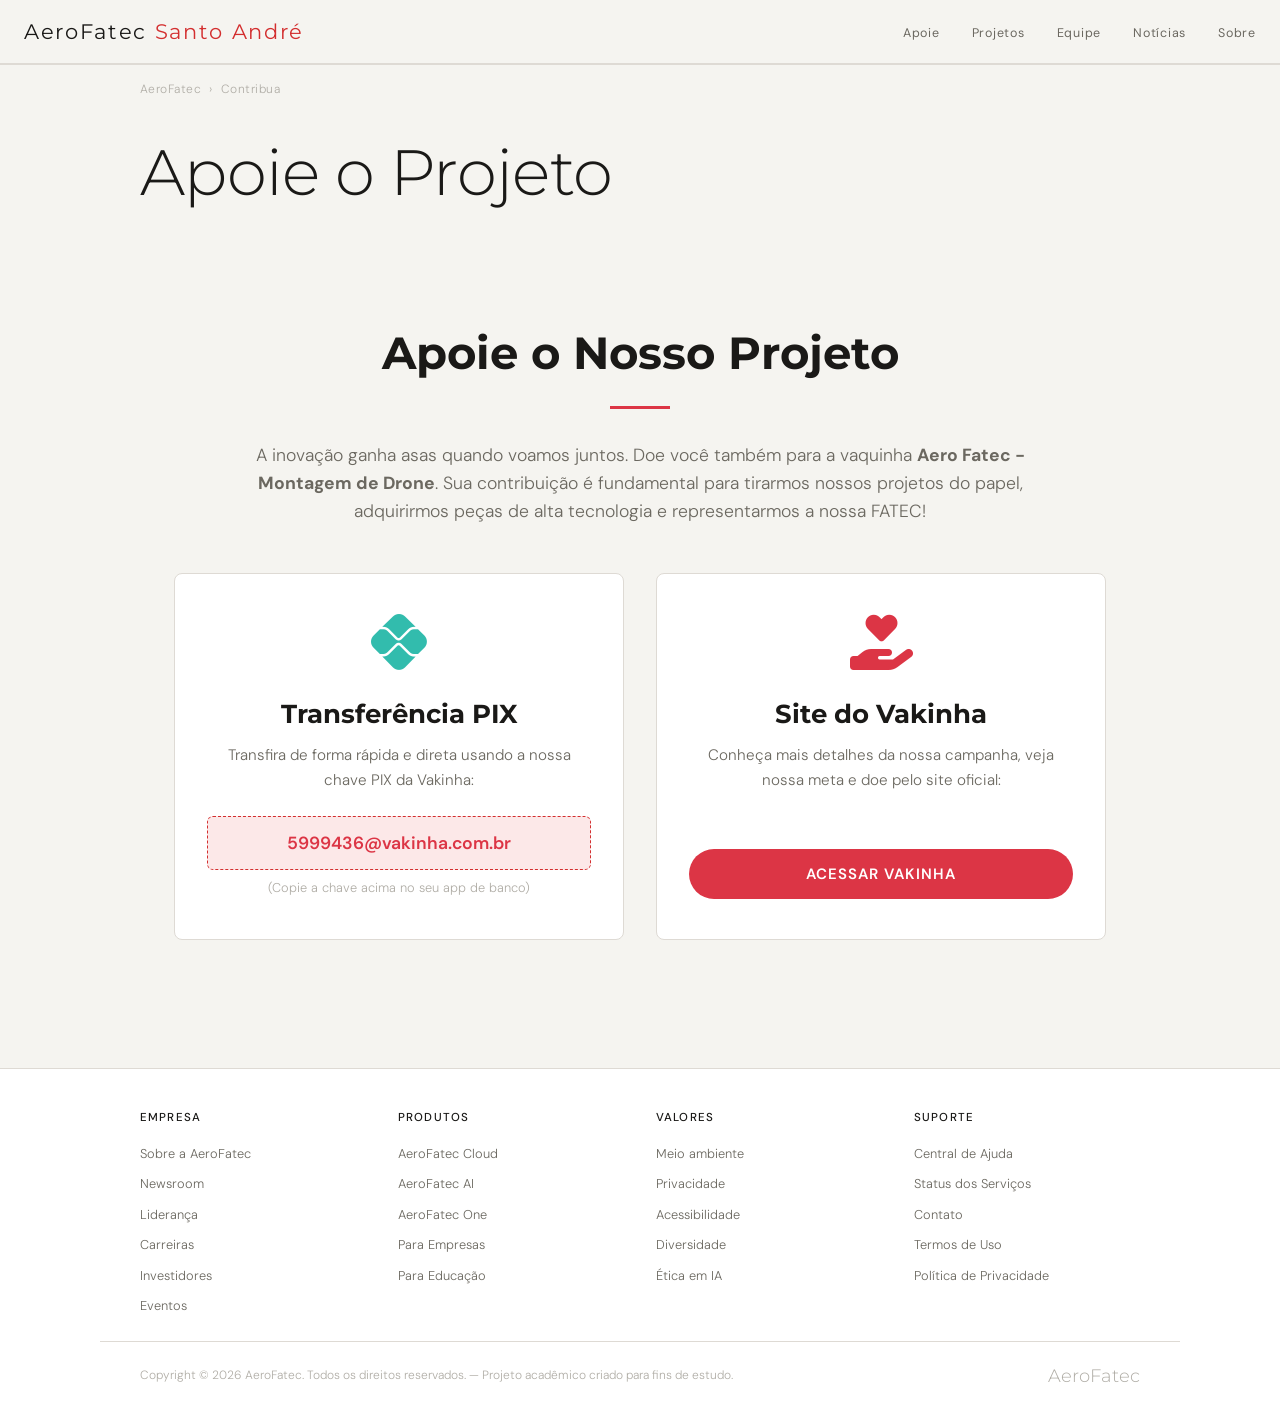
==== apoie.html @ 70f45003 "Ajustando site" ====
<!DOCTYPE html>
<html lang="pt-BR">
<head>
  <meta charset="UTF-8">
  <meta name="viewport" content="width=device-width, initial-scale=1.0">
  <title>AeroFatec — Apoie</title>
  
  <link rel="preconnect" href="https://fonts.googleapis.com">
  <link rel="preconnect" href="https://fonts.gstatic.com" crossorigin>
  <link href="https://fonts.googleapis.com/css2?family=DM+Sans:opsz,wght@9..40,300;9..40,400;9..40,500&family=Montserrat:ital,wght@0,400;0,600;0,700;0,800;1,400&display=swap" rel="stylesheet">

  <link rel="stylesheet" href="https://cdnjs.cloudflare.com/ajax/libs/font-awesome/6.4.0/css/all.min.css">
  <link rel="stylesheet" href="css/style.css">
  
</head>

<nav>
  <a href="index.html" class="nav-logo">AeroFatec<span> Santo André</span></a>

  <!-- Botão hamburguer (só aparece no mobile via CSS) -->
  <button class="nav-toggle" aria-label="Abrir menu" aria-expanded="false">
    <span></span>
    <span></span>
    <span></span>
  </button>

  <ul class="nav-links">
    <li><a href="apoie.html">Apoie</a></li> 
    <li><a href="#">Projetos</a></li>
    <li><a href="equipe.html">Equipe</a></li>
    <li><a href="#">Notícias</a></li>
    <li><a href="#">Sobre</a></li>
  </ul>
</nav>

  <div class="breadcrumb">
    <a href="index.html">AeroFatec</a>
    <span>›</span>
    <span>Contribua</span>
  </div>

  <div class="page-header">
    <h1>Apoie o Projeto</h1>
  </div>

<section id="contribua" class="contribua-section">
      <h2 class="contribua-title">Apoie o Nosso Projeto</h2>
      <div class="contribua-divider"></div>
      
      <p class="contribua-lead">
          A inovação ganha asas quando voamos juntos. Doe você também para a vaquinha
          <strong>Aero Fatec - Montagem de Drone</strong>. Sua contribuição é fundamental para
          tirarmos nossos projetos do papel, adquirirmos peças de alta tecnologia e representarmos a nossa FATEC!
      </p>

      <div class="contribua-grid">
          
          <div class="contribua-card">
              <i class="fab fa-pix contribua-icon" style="color: #32BCAD;"></i>
              <h4>Transferência PIX</h4>
              <p>Transfira de forma rápida e direta usando a nossa chave PIX da Vakinha:</p>
              
              <div class="pix-key">5999436@vakinha.com.br</div>
              <small>(Copie a chave acima no seu app de banco)</small>
          </div>

          <div class="contribua-card">
              <i class="fas fa-hand-holding-heart contribua-icon" style="color: #dc3545;"></i>
              <h4>Site do Vakinha</h4>
              <p>Conheça mais detalhes da nossa campanha, veja nossa meta e doe pelo site oficial:</p>
              
              <a href="https://vaka.me/5999436" target="_blank" class="btn-vakinha">
                  Acessar Vakinha
              </a>
          </div>

      </div>
  </section>

  <footer>
    <div class="footer-top">
      <div class="footer-col">
        <h4>Empresa</h4>
        <ul>
          <li><a href="#">Sobre a AeroFatec</a></li>
          <li><a href="#">Newsroom</a></li>
          <li><a href="#">Liderança</a></li>
          <li><a href="#">Carreiras</a></li>
          <li><a href="#">Investidores</a></li>
          <li><a href="#">Eventos</a></li>
        </ul>
      </div>
      <div class="footer-col">
        <h4>Produtos</h4>
        <ul>
          <li><a href="#">AeroFatec Cloud</a></li>
          <li><a href="#">AeroFatec AI</a></li>
          <li><a href="#">AeroFatec One</a></li>
          <li><a href="#">Para Empresas</a></li>
          <li><a href="#">Para Educação</a></li>
        </ul>
      </div>
      <div class="footer-col">
        <h4>Valores</h4>
        <ul>
          <li><a href="#">Meio ambiente</a></li>
          <li><a href="#">Privacidade</a></li>
          <li><a href="#">Acessibilidade</a></li>
          <li><a href="#">Diversidade</a></li>
          <li><a href="#">Ética em IA</a></li>
        </ul>
      </div>
      <div class="footer-col">
        <h4>Suporte</h4>
        <ul>
          <li><a href="#">Central de Ajuda</a></li>
          <li><a href="#">Status dos Serviços</a></li>
          <li><a href="#">Contato</a></li>
          <li><a href="#">Termos de Uso</a></li>
          <li><a href="#">Política de Privacidade</a></li>
        </ul>
      </div>
    </div>
    
    <div class="footer-bottom">
      <p>Copyright © 2026 AeroFatec. Todos os direitos reservados. — Projeto acadêmico criado para fins de estudo.</p>
      <div class="footer-logo-small">AeroFatec<span style="color:var(--accent)"></span></div>
    </div>
  </footer>

<div class="modal-overlay" id="modal">
  <div class="modal">
    <button class="modal-close js-modal-close">&#x2715;</button>
    
    <div class="modal-header-flex">
      <div class="modal-avatar" id="modal-avatar"></div>
      
      <div class="modal-titles">
        <div class="modal-name" id="modal-name"></div>
        <div class="modal-role" id="modal-role"></div>
      </div>
    </div>

    <p class="modal-bio" id="modal-bio"></p>
  </div>
</div>

  <script src="js/main.js" defer></script>
</body>
</html>
---- css/style.css ----
*, *::before, *::after { box-sizing: border-box; margin: 0; padding: 0; }

:root {
  --bg: #f5f4f0;
  --surface: #ffffff;
  --text: #1a1917;
  --muted: #6b6860;
  --subtle: #b0ada6;
  --border: #dedad4;
  
  --accent: #D32F2F;
  --accent-light: #fce8e8;
  --nav-h: 64px;
  
  --font-display: 'Montserrat', sans-serif;
  --font-body: 'DM Sans', sans-serif;
}

/* ==========================================
   SCROLLBAR MINIMALISTA
========================================== */

/* Firefox */
* {
  scrollbar-width: thin;
  scrollbar-color: var(--border) transparent;
}

/* Chrome, Edge, Safari */
::-webkit-scrollbar {
  width: 5px;
  height: 5px;
}

::-webkit-scrollbar-track {
  background: transparent;
}

::-webkit-scrollbar-thumb {
  background-color: var(--border);
  border-radius: 99px;
  transition: background-color 0.2s;
}

::-webkit-scrollbar-thumb:hover {
  background-color: var(--subtle);
}

::-webkit-scrollbar-corner {
  background: transparent;
}

/* ==========================================
   HERO SECTION
========================================== */
.hero-apple {
  background-color: #0b0b0c;
  color: #ffffff;
  text-align: center;
  /* Padding superior responsivo: nunca deixa os botões saírem da tela */
  padding: clamp(3rem, 8vh, 7rem) 2.5rem clamp(2rem, 5vh, 4rem);
  display: flex;
  flex-direction: column;
  align-items: center;
  overflow: visible;
  min-height: min-content;
}

.hero-kicker {
  font-family: var(--font-display);
  font-size: 0.95rem;
  font-weight: 700;
  letter-spacing: 0.2em;
  text-transform: uppercase;
  color: var(--accent);
  margin-bottom: 1.25rem;
}

.hero-title {
  font-family: var(--font-display);
  font-size: clamp(2.2rem, 8vw, 6.5rem);
  font-weight: 800;
  letter-spacing: -0.04em;
  line-height: 1.05;
  /* Reduzido de 1.5rem para liberar espaço vertical */
  margin-bottom: clamp(0.75rem, 2vh, 1.5rem);
  text-transform: uppercase;
  background: linear-gradient(180deg, #ffffff 0%, #666666 100%);
  -webkit-background-clip: text;
  background-clip: text;
  -webkit-text-fill-color: transparent;
}

.hero-subtitle {
  font-family: var(--font-body);
  font-size: clamp(1rem, 2vw, 1.3rem);
  color: #a1a1a6;
  max-width: 600px;
  margin: 0 auto clamp(1.5rem, 3vh, 2.5rem);
  line-height: 1.5;
  font-weight: 400;
}

.hero-links {
  display: flex;
  gap: 1.5rem;
  align-items: center;
  justify-content: center;
  margin-bottom: 0;
  flex-wrap: wrap;
  width: 100%;
  padding: 0 1rem;
}

.btn-apple-primary {
  background-color: var(--accent); 
  color: #ffffff !important;
  text-decoration: none !important;
  padding: 0.8rem 2rem;
  border-radius: 50px;
  font-family: var(--font-display);
  font-weight: 700;
  font-size: 1rem;
  text-transform: uppercase;
  letter-spacing: 1px;
  transition: transform 0.2s, box-shadow 0.2s, background-color 0.2s;
}

.btn-apple-primary:hover {
  background-color: #b71c1c;
  transform: scale(1.02);
  box-shadow: 0 8px 20px rgba(211, 47, 47, 0.4);
}

.btn-apple-secondary {
  color: var(--accent) !important; 
  text-decoration: none !important;
  font-size: 1.1rem;
  font-weight: 500;
  display: flex;
  align-items: center;
  gap: 0.4rem;
  transition: color 0.2s;
}

.btn-apple-secondary:hover {
  text-decoration: underline !important;
  color: #b71c1c !important;
}

.hero-image {
  width: 100%;
  max-width: 1000px;
  height: auto;
  margin-top: clamp(2rem, 4vh, 3rem);
  margin-bottom: -10%;
  z-index: 10;
}

/* ==========================================
   BENTO GRID
========================================== */
.bento-section {
  background-color: #f5f5f7;
  padding: 6rem 2.5rem;
}

.bento-header h2 {
  font-family: var(--font-display);
  font-size: clamp(1.8rem, 5vw, 3.5rem);
  font-weight: 700;
  letter-spacing: -0.02em;
  color: #1d1d1f;
  text-align: center;
  margin-bottom: 4rem;
}

.bento-grid {
  max-width: 1200px;
  margin: 0 auto;
  display: grid;
  grid-template-columns: repeat(2, 1fr);
  gap: 1.5rem;
}

.bento-card {
  border-radius: 24px;
  padding: 3rem;
  display: flex;
  flex-direction: column;
  overflow: hidden;
  position: relative;
  border: 1px solid transparent;
  transition: border-color 0.3s;
}

.bento-card:hover {
  border-color: rgba(211, 47, 47, 0.3);
}

.bento-card h3 {
  font-family: var(--font-display);
  font-size: clamp(1.4rem, 3vw, 2rem);
  font-weight: 700;
  letter-spacing: -0.01em;
  margin-bottom: 1rem;
  color: inherit;
}

.bento-card p {
  font-size: clamp(0.95rem, 2vw, 1.1rem);
  line-height: 1.6;
  font-weight: 400;
}

.span-2 {
  grid-column: span 2;
  min-height: 500px;
  align-items: center;
  text-align: center;
}

.dark-bento {
  background-color: #111111;
  color: #ffffff;
}

.dark-bento p { color: #a1a1a6; }

.light-bento {
  background-color: #ffffff;
  color: #1d1d1f;
  box-shadow: 0 10px 30px rgba(0,0,0,0.04);
  min-height: 400px;
}

.light-bento p { color: #6b6860; }

.bento-img-large {
  width: 80%;
  max-width: 600px;
  margin-top: auto;
}

.bento-img-small {
  width: 100%;
  max-width: 250px;
  margin: auto auto 0;
}

/* ==========================================
   BASE
========================================== */
html { scroll-behavior: smooth; }

body {
  background: var(--bg);
  color: var(--text);
  font-family: var(--font-body);
  font-weight: 300;
  font-size: 15px;
  line-height: 1.6;
  -webkit-font-smoothing: antialiased;
  padding-top: var(--nav-h);
  /* SEM transform/opacity no body — quebraria position:fixed da nav */
}

/* A animação de entrada é aplicada no wrapper .page-content, não no body */
.page-content {
  opacity: 0;
  transform: translateY(10px);
  transition: opacity 0.5s ease-out, transform 0.5s ease-out;
  animation: fallback-show 0.1s forwards;
  animation-delay: 3s;
}

body.page-loaded .page-content {
  opacity: 1 !important;
  transform: translateY(0) !important;
  animation: none;
}

/* ==========================================
   NAV
========================================== */
nav {
  position: fixed;
  top: 0;
  left: 0;
  right: 0;
  z-index: 9999;
  height: var(--nav-h);
  display: flex;
  align-items: center;
  justify-content: space-between;
  padding: 0 1.5rem;
  /* Estado inicial: sólido */
  background: rgba(245,244,240,0.97);
  -webkit-backdrop-filter: saturate(180%) blur(20px);
  backdrop-filter: saturate(180%) blur(20px);
  border-bottom: 1px solid var(--border);
  box-shadow: 0 1px 0 var(--border);
  /* Transição suave ao mudar opacidade */
  transition: background 0.4s ease, border-color 0.4s ease, box-shadow 0.4s ease;
}

/* Classe adicionada pelo JS quando a página foi scrollada */
nav.scrolled {
  background: rgba(245,244,240,0.55);
  -webkit-backdrop-filter: saturate(200%) blur(24px);
  backdrop-filter: saturate(200%) blur(24px);
  border-bottom: 1px solid rgba(222,218,212,0.3);
  box-shadow: none;
}

/* Garante legibilidade dos textos em qualquer estado da nav */
nav .nav-logo,
nav .nav-links a,
nav .nav-toggle span {
  /* text-shadow sutil para legibilidade sobre qualquer fundo */
  text-shadow: 0 1px 3px rgba(255,255,255,0.4);
}

.nav-logo {
  font-family: var(--font-display);
  font-size: 1.3rem;
  font-weight: 400;
  letter-spacing: 0.08em;
  color: var(--text);
  text-decoration: none;
}
.nav-logo span { color: var(--accent); }

/* Menu Hamburguer (mobile) */
.nav-toggle {
  display: none;
  flex-direction: column;
  gap: 5px;
  cursor: pointer;
  padding: 6px;
  background: none;
  border: none;
}

.nav-toggle span {
  display: block;
  width: 22px;
  height: 2px;
  background: var(--text);
  border-radius: 2px;
  transition: all 0.25s;
}

.nav-links { display: flex; gap: 2rem; list-style: none; }
.nav-links a {
  text-decoration: none;
  font-size: 0.78rem;
  font-weight: 400;
  letter-spacing: 0.06em;
  color: var(--muted);
  transition: color 0.2s;
}
.nav-links a:hover { color: var(--text); }

/* ==========================================
   BREADCRUMB
========================================== */
.breadcrumb {
  max-width: 1080px;
  margin: 0 auto;
  padding: 1rem 2.5rem 0;
  font-size: 0.75rem;
  color: var(--subtle);
  letter-spacing: 0.04em;
  display: flex;
  gap: 0.5rem;
  align-items: center;
  flex-wrap: wrap;
}
.breadcrumb a { color: var(--subtle); text-decoration: none; }
.breadcrumb a:hover { color: var(--muted); }

/* ==========================================
   PAGE HEADER
========================================== */
.page-header {
  max-width: 1080px;
  margin: 0 auto;
  padding: 2.5rem 2.5rem 3rem;
}
.page-header h1 {
  font-family: var(--font-display);
  font-size: clamp(2rem, 5vw, 4.5rem);
  font-weight: 300;
  letter-spacing: -0.01em;
  color: var(--text);
  line-height: 1.05;
}

/* ==========================================
   SECTION LABEL
========================================== */
.section-label {
  max-width: 1080px;
  margin: 0 auto;
  padding: 0 2.5rem 1.5rem;
  font-size: 0.78rem;
  font-weight: 500;
  letter-spacing: 0.1em;
  text-transform: uppercase;
  color: var(--muted);
  border-bottom: 1px solid var(--border);
}

/* ==========================================
   EXEC GRID
========================================== */
.exec-grid {
  max-width: 1080px;
  margin: 0 auto;
  padding: 0 1.5rem;
  box-shadow: 0 1px 0 var(--border);
  display: grid;
  grid-template-columns: repeat(3, 1fr);
  gap: 0;
}

.exec-card {
  display: flex;
  flex-direction: column;
  padding: 2rem 1.25rem 2rem 0;
  border-bottom: 1px solid var(--border);
  cursor: pointer;
  text-decoration: none;
  color: inherit;
  position: relative;
}

.exec-card:nth-child(3n+2),
.exec-card:nth-child(3n+3) {
  padding-left: 1.25rem;
  border-left: 1px solid var(--border);
}

.exec-photo {
  width: 100%;
  aspect-ratio: 3 / 4;
  border-radius: 4px;
  overflow: hidden;
  margin-bottom: 1rem;
  position: relative;
  border: 1px solid var(--border);
  display: flex;
  align-items: center;
  justify-content: center;
  background: var(--accent-light);
  transition: background 0.25s;
}

.exec-card:hover .exec-photo { background: #e5d8c2; }

.exec-initials {
  font-family: var(--font-display);
  font-size: 3.5rem;
  font-weight: 300;
  color: var(--accent);
  user-select: none;
  transition: transform 0.25s;
}

.exec-card:hover .exec-initials { transform: scale(1.05); }

.exec-name {
  font-family: var(--font-display);
  font-size: clamp(1rem, 2vw, 1.3rem);
  font-weight: 400;
  color: var(--text);
  line-height: 1.2;
  margin-bottom: 0.25rem;
}

.exec-role {
  font-size: 0.8rem;
  color: var(--muted);
  line-height: 1.4;
}

.exec-arrow {
  position: absolute;
  top: 2.25rem;
  right: 1.25rem;
  width: 18px;
  height: 18px;
  opacity: 0;
  color: var(--accent);
  transition: opacity 0.2s, transform 0.2s;
}
.exec-card:hover .exec-arrow { opacity: 1; transform: translate(2px,-2px); }

/* ==========================================
   VP SECTION
========================================== */
.vp-label {
  max-width: 1080px;
  margin: 0 auto;
  padding: 3rem 2.5rem 1.5rem;
  font-size: 0.78rem;
  font-weight: 500;
  letter-spacing: 0.1em;
  text-transform: uppercase;
  color: var(--muted);
  border-bottom: 1px solid var(--border);
}

.vp-grid {
  max-width: 1080px;
  margin: 0 auto;
  padding: 0 1.5rem;
  box-shadow: 0 1px 0 var(--border);
  display: grid;
  grid-template-columns: repeat(2, 1fr);
  gap: 0;
}

.vp-card {
  display: flex;
  align-items: center;
  gap: 1.25rem;
  padding: 1.5rem 1.25rem 1.5rem 0;
  border-bottom: 1px solid var(--border);
  cursor: pointer;
  text-decoration: none;
  color: inherit;
  transition: background 0.2s;
}

.vp-card > div {
  flex: 1;
  min-width: 0;
}

.vp-card:nth-child(even) {
  padding-left: 1.25rem;
  border-left: 1px solid var(--border);
}

.vp-card:hover { background: rgba(0,0,0,0.015); }

.vp-avatar {
  width: 88px;
  height: 88px;
  border-radius: 50%;
  background: var(--accent-light);
  border: 1px solid rgba(181,137,74,0.2);
  object-fit: cover;
  display: flex;
  align-items: center;
  justify-content: center;
  font-family: var(--font-display);
  font-size: 1.8rem; 
  color: var(--accent);
  flex-shrink: 0; 
}

.vp-name {
  font-family: var(--font-display);
  font-size: clamp(1rem, 2vw, 1.3rem);
  font-weight: 400;
  color: var(--text);
  margin-bottom: 0.15rem;
  white-space: nowrap;
  overflow: hidden;
  text-overflow: ellipsis;
}

.vp-role {
  font-size: 0.78rem;
  color: var(--muted);
  line-height: 1.4;
}

/* ==========================================
   BOARD SECTION
========================================== */
.board-section {
  max-width: 1080px;
  margin: 0 auto;
  padding: 3.5rem 2.5rem 0;
}

.board-title {
  font-family: var(--font-display);
  font-size: clamp(1.4rem, 3vw, 2.6rem);
  font-weight: 300;
  color: var(--text);
  margin-bottom: 1.75rem;
  padding-bottom: 1.25rem;
  border-bottom: 1px solid var(--border);
}

.board-list { list-style: none; }

.board-item {
  display: grid;
  grid-template-columns: 1fr 1.5fr;
  gap: 1rem;
  padding: 1.25rem 0;
  border-bottom: 1px solid var(--border);
  align-items: baseline;
}

.board-item:last-child { border-bottom: none; }

.board-name {
  font-family: var(--font-display);
  font-size: 1.15rem;
  font-weight: 400;
  color: var(--text);
}

.board-info strong {
  display: block;
  font-size: 0.85rem;
  font-weight: 400;
  color: var(--text);
  margin-bottom: 0.15rem;
}

.board-info span {
  font-size: 0.8rem;
  color: var(--muted);
  line-height: 1.4;
}

/* ==========================================
   PRESS
========================================== */
.press-section {
  max-width: 1080px;
  margin: 3rem auto 0;
  padding: 2rem 2.5rem;
  border-top: 1px solid var(--border);
}

.press-label {
  font-size: 0.72rem;
  letter-spacing: 0.1em;
  text-transform: uppercase;
  color: var(--subtle);
  margin-bottom: 0.6rem;
  font-weight: 400;
}

.press-contact {
  display: flex;
  gap: 2rem;
  font-size: 0.88rem;
  color: var(--muted);
  flex-wrap: wrap;
}

.press-contact a { color: var(--accent); text-decoration: none; }
.press-contact a:hover { text-decoration: underline; }

/* ==========================================
   FOOTER
========================================== */
footer {
  margin-top: 4rem;
  border-top: 1px solid var(--border);
  background: var(--surface);
}

.footer-top {
  max-width: 1080px;
  margin: 0 auto;
  padding: 2.5rem 2.5rem 1.5rem;
  display: grid;
  grid-template-columns: repeat(4, 1fr);
  gap: 2rem;
}

.footer-col h4 {
  font-size: 0.72rem;
  font-weight: 500;
  letter-spacing: 0.1em;
  text-transform: uppercase;
  color: var(--text);
  margin-bottom: 0.875rem;
}

.footer-col ul { list-style: none; display: flex; flex-direction: column; gap: 0.4rem; }
.footer-col ul a { font-size: 0.8rem; color: var(--muted); text-decoration: none; }
.footer-col ul a:hover { color: var(--text); }

.footer-bottom {
  max-width: 1080px;
  margin: 0 auto;
  padding: 1.25rem 2.5rem 2rem;
  border-top: 1px solid var(--border);
  display: flex;
  align-items: center;
  justify-content: space-between;
  gap: 1rem;
  flex-wrap: wrap;
}

.footer-bottom p { font-size: 0.75rem; color: var(--subtle); line-height: 1.6; }

.footer-logo-small {
  font-family: var(--font-display);
  font-size: 1.1rem;
  color: var(--subtle);
  flex-shrink: 0;
}

/* ==========================================
   MODAL
========================================== */
.modal-overlay {
  position: fixed;
  inset: 0;
  background: rgba(0, 0, 0, 0.6); /* Fundo levemente mais escuro para foco */
  display: none;
  align-items: center;      /* Centraliza verticalmente */
  justify-content: center;   /* Centraliza horizontalmente */
  z-index: 2000;
  backdrop-filter: blur(4px);
}

.modal-overlay.open {
  display: flex !important; 
  opacity: 1 !important;
  visibility: visible !important;
}

.modal {
  position: relative; /* Mudado de absolute para relative para obedecer o flex do pai */
  background: var(--surface);
  width: 90%;
  max-width: 450px;
  padding: 2.5rem;
  border-radius: 16px;
  box-shadow: 0 25px 50px -12px rgba(0, 0, 0, 0.25);
  /* Removido qualquer left ou top manual */
}

.modal-overlay.open .modal {
  transform: translateY(0) scale(1);
}

.modal-overlay.open .modal { transform: translateY(0); }

.modal-close {
  position: absolute;
  top: 1.25rem;
  right: 1.25rem;
  width: 28px;
  height: 28px;
  border: 1px solid var(--border);
  border-radius: 50%;
  background: none;
  cursor: pointer;
  display: flex;
  align-items: center;
  justify-content: center;
  color: var(--muted);
  font-size: 0.9rem;
  transition: background 0.15s;
}
.modal-close:hover { background: var(--bg); }

.modal-header-flex {
  display: flex;
  align-items: center;
  gap: 1.25rem;
  margin-bottom: 1.25rem;
  padding-bottom: 1.25rem;
  border-bottom: 1px solid var(--border);
}

.modal-avatar {
  width: 96px;  
  height: 96px;
  overflow: hidden;
  flex-shrink: 0;
}

.modal-avatar img {
  width: 96px !important;
  height: 96px !important;
  min-width: 96px;
  min-height: 96px;
  object-fit: cover;
  border-radius: 50%;
  display: block;
}

.modal-name {
  font-family: var(--font-display);
  font-size: 1.75rem;
  font-weight: 400;
  color: var(--text);
  margin-bottom: 0.1rem;
  line-height: 1.1;
}

.modal-role {
  font-size: 0.78rem;
  color: var(--accent);
  letter-spacing: 0.07em;
  text-transform: uppercase;
  margin-bottom: 0;
  padding-bottom: 0;
  border-bottom: none;
}

.modal-bio {
  font-size: 0.9rem;
  line-height: 1.85;
  color: var(--muted) !important;
  /* Garante que não herda a cor do <a> pai */
  text-decoration: none !important;
}

/* Todos os textos dentro do modal ignoram herança de link */
.modal, .modal * {
  text-decoration: none;
}
.modal-name { color: var(--text) !important; }
.modal-role { color: var(--accent) !important; }
.modal-bio  { color: var(--muted) !important; }

/* ==========================================
   ANIMATIONS
========================================== */
@keyframes fadeUp {
  from { opacity: 0; transform: translateY(14px); }
  to   { opacity: 1; transform: translateY(0); }
}

@keyframes fallback-show {
  to { opacity: 1; transform: translateY(0); }
}

.exec-card { animation: fadeUp 0.5s both; }
.exec-card:nth-child(1) { animation-delay:0.04s }
.exec-card:nth-child(2) { animation-delay:0.08s }
.exec-card:nth-child(3) { animation-delay:0.12s }
.exec-card:nth-child(4) { animation-delay:0.16s }
.exec-card:nth-child(5) { animation-delay:0.20s }
.exec-card:nth-child(6) { animation-delay:0.24s }

.vp-card { animation: fadeUp 0.5s both; }
.vp-card:nth-child(1) { animation-delay:0.10s }
.vp-card:nth-child(2) { animation-delay:0.14s }
.vp-card:nth-child(3) { animation-delay:0.18s }
.vp-card:nth-child(4) { animation-delay:0.22s }
.vp-card:nth-child(5) { animation-delay:0.26s }
.vp-card:nth-child(6) { animation-delay:0.30s }

/* ==========================================
   SEÇÃO CONTRIBUA
========================================== */
.contribua-section {
  max-width: 1080px;
  margin: 4rem auto;
  padding: 0 2.5rem 4rem;
  text-align: center;
}

.contribua-title {
  font-family: var(--font-display);
  font-size: clamp(1.6rem, 4vw, 2.8rem);
  color: var(--text);
  margin-bottom: 1rem;
}

.contribua-divider {
  width: 60px;
  height: 3px;
  background-color: #dc3545;
  margin: 0 auto 2rem;
}

.contribua-lead {
  max-width: 800px;
  margin: 0 auto 3rem;
  color: var(--muted);
  font-size: clamp(0.95rem, 2vw, 1.1rem);
  line-height: 1.6;
}

.contribua-grid {
  display: flex;
  justify-content: center;
  gap: 2rem;
  flex-wrap: wrap;
}

.contribua-card {
  flex: 1;
  min-width: 280px;
  max-width: 450px;
  background: var(--surface);
  border: 1px solid var(--border);
  border-radius: 8px;
  padding: 2.5rem 2rem;
  display: flex;
  flex-direction: column;
  align-items: center;
  transition: transform 0.2s, box-shadow 0.2s;
}

.contribua-card:hover {
  transform: translateY(-4px);
  box-shadow: 0 10px 30px rgba(0,0,0,0.05);
}

.contribua-icon {
  font-size: 3.5rem;
  margin-bottom: 1.5rem;
}

.contribua-card h4 {
  font-family: var(--font-display);
  font-size: clamp(1.3rem, 3vw, 1.6rem);
  color: var(--text);
  margin-bottom: 0.5rem;
}

.contribua-card p {
  color: var(--muted);
  font-size: 0.95rem;
  margin-bottom: 1.5rem;
  flex-grow: 1;
}

.pix-key {
  background: var(--accent-light);
  border: 1px dashed var(--accent);
  color: #dc3545;
  font-weight: 600;
  font-size: 1.1rem;
  padding: 0.75rem 1rem;
  border-radius: 6px;
  width: 100%;
  margin-bottom: 0.5rem;
  user-select: all;
  word-break: break-all;
}

.contribua-card small {
  color: var(--subtle);
  font-size: 0.8rem;
}

.btn-vakinha {
  background: #dc3545;
  color: #ffffff !important;
  text-decoration: none !important;
  font-weight: 600;
  text-transform: uppercase;
  letter-spacing: 1px;
  padding: 0.8rem 2rem;
  border-radius: 50px;
  width: 100%;
  display: inline-block;
  transition: background 0.2s;
}

.btn-vakinha:hover { background: #c82333; }

/* ==========================================
   RESPONSIVE — TABLET (≤ 860px)
========================================== */

/* ==========================================
   NAV DESKTOP — garante links visíveis acima de 900px
========================================== */
@media (min-width: 901px) {
  .nav-links {
    display: flex !important;
    position: static;
    flex-direction: row;
    background: none;
    border: none;
    padding: 0;
    gap: 2rem;
  }
  .nav-links a { font-size: 0.78rem; }
}

@media (max-width: 900px) {
  nav { padding: 0 1.5rem; }

  /* Mostra botão hamburguer, esconde links */
  .nav-toggle { display: flex; }
  .nav-links {
    display: none;
    position: absolute;
    top: var(--nav-h);
    left: 0;
    right: 0;
    background: rgba(245,244,240,0.98);
    backdrop-filter: blur(20px);
    border-bottom: 1px solid var(--border);
    flex-direction: column;
    padding: 1.5rem;
    gap: 1.25rem;
    z-index: 199;
  }
  .nav-links.open { display: flex; }
  .nav-links a { font-size: 1rem; }

  .hero-apple { padding-top: clamp(2.5rem, 6vh, 5rem); }

  .bento-section { padding: 4rem 1.5rem; }
  .bento-grid { grid-template-columns: 1fr; }
  .span-2 { grid-column: span 1; min-height: auto; }
  .bento-card { padding: 2rem; }

  .exec-grid { grid-template-columns: repeat(2, 1fr); }
  .exec-card:nth-child(3n+2),
  .exec-card:nth-child(3n+3) { border-left: none; padding-left: 0; }
  .exec-card:nth-child(even) { padding-left: 1rem; border-left: 1px solid var(--border); }

  .board-item { grid-template-columns: 1fr; gap: 0.2rem; }

  .footer-top { grid-template-columns: 1fr 1fr; }

  .page-header,
  .section-label,
  .exec-grid,
  .vp-label,
  .vp-grid,
  .board-section,
  .press-section,
  .footer-top,
  .footer-bottom { padding-left: 1.5rem; padding-right: 1.5rem; }

  .contribua-section { padding-left: 1.5rem; padding-right: 1.5rem; }
}

/* ==========================================
   RESPONSIVE — MOBILE (≤ 560px)
========================================== */
@media (max-width: 560px) {
  :root { --nav-h: 56px; }

  .hero-apple { padding: clamp(2rem, 5vh, 3rem) 1.25rem clamp(2rem, 4vh, 3rem); }
  .hero-links { flex-direction: column; gap: 1rem; }
  .btn-apple-primary,
  .btn-vakinha { width: 100%; text-align: center; }

  .bento-card { padding: 1.5rem; border-radius: 16px; }
  .bento-img-small { max-width: 180px; }

  .exec-grid { grid-template-columns: 1fr; }
  .exec-card:nth-child(even) { border-left: none; padding-left: 0; }

  .vp-grid { grid-template-columns: 1fr; }
  .vp-card:nth-child(even) { border-left: none; padding-left: 0; }
  .vp-avatar { width: 64px; height: 64px; font-size: 1.3rem; }

  .footer-top { grid-template-columns: 1fr; gap: 1.5rem; }

  /* ---- BOTTOM SHEET (mobile) ---- */
  .modal-overlay {
    align-items: flex-end;
    background: rgba(0,0,0,0.4);
    padding-top: 2rem;
  }
  .modal {
    width: 100% !important;
    max-width: 100% !important;
    border-radius: 20px 20px 0 0 !important;
    padding: 1.25rem 1.5rem 2rem !important;
    max-height: 75vh !important;
    transform: translateY(100%) !important;
    box-shadow: 0 -4px 24px rgba(0,0,0,0.15) !important;
  }
  .modal-overlay.open .modal {
    transform: translateY(0) !important;
  }
  /* Alça visual do bottom sheet */
  .modal::before {
    content: '';
    display: block;
    width: 40px;
    height: 4px;
    background: var(--border);
    border-radius: 99px;
    margin: 0 auto 1.25rem;
  }
  .modal-header-flex {
    flex-direction: row;
    align-items: center;
    text-align: left;
    gap: 1rem;
  }
  .modal-avatar { width: 64px; height: 64px; }
  .modal-avatar img {
    width: 64px !important;
    height: 64px !important;
    min-width: 64px;
    min-height: 64px;
  }
  .modal-avatar > div {
    width: 64px !important;
    height: 64px !important;
    font-size: 1.2rem !important;
  }
  .modal-name { font-size: 1.2rem; }
  .modal-close { top: 0.75rem; right: 1rem; }

  .contribua-section { padding-left: 1.25rem; padding-right: 1.25rem; }
  .contribua-card { min-width: 100%; }
  .pix-key { font-size: 0.9rem; }

  .page-header,
  .section-label,
  .exec-grid,
  .vp-label,
  .vp-grid,
  .board-section,
  .press-section,
  .footer-top,
  .footer-bottom { padding-left: 1.25rem; padding-right: 1.25rem; }

  .breadcrumb { padding-left: 1.25rem; padding-right: 1.25rem; }
}
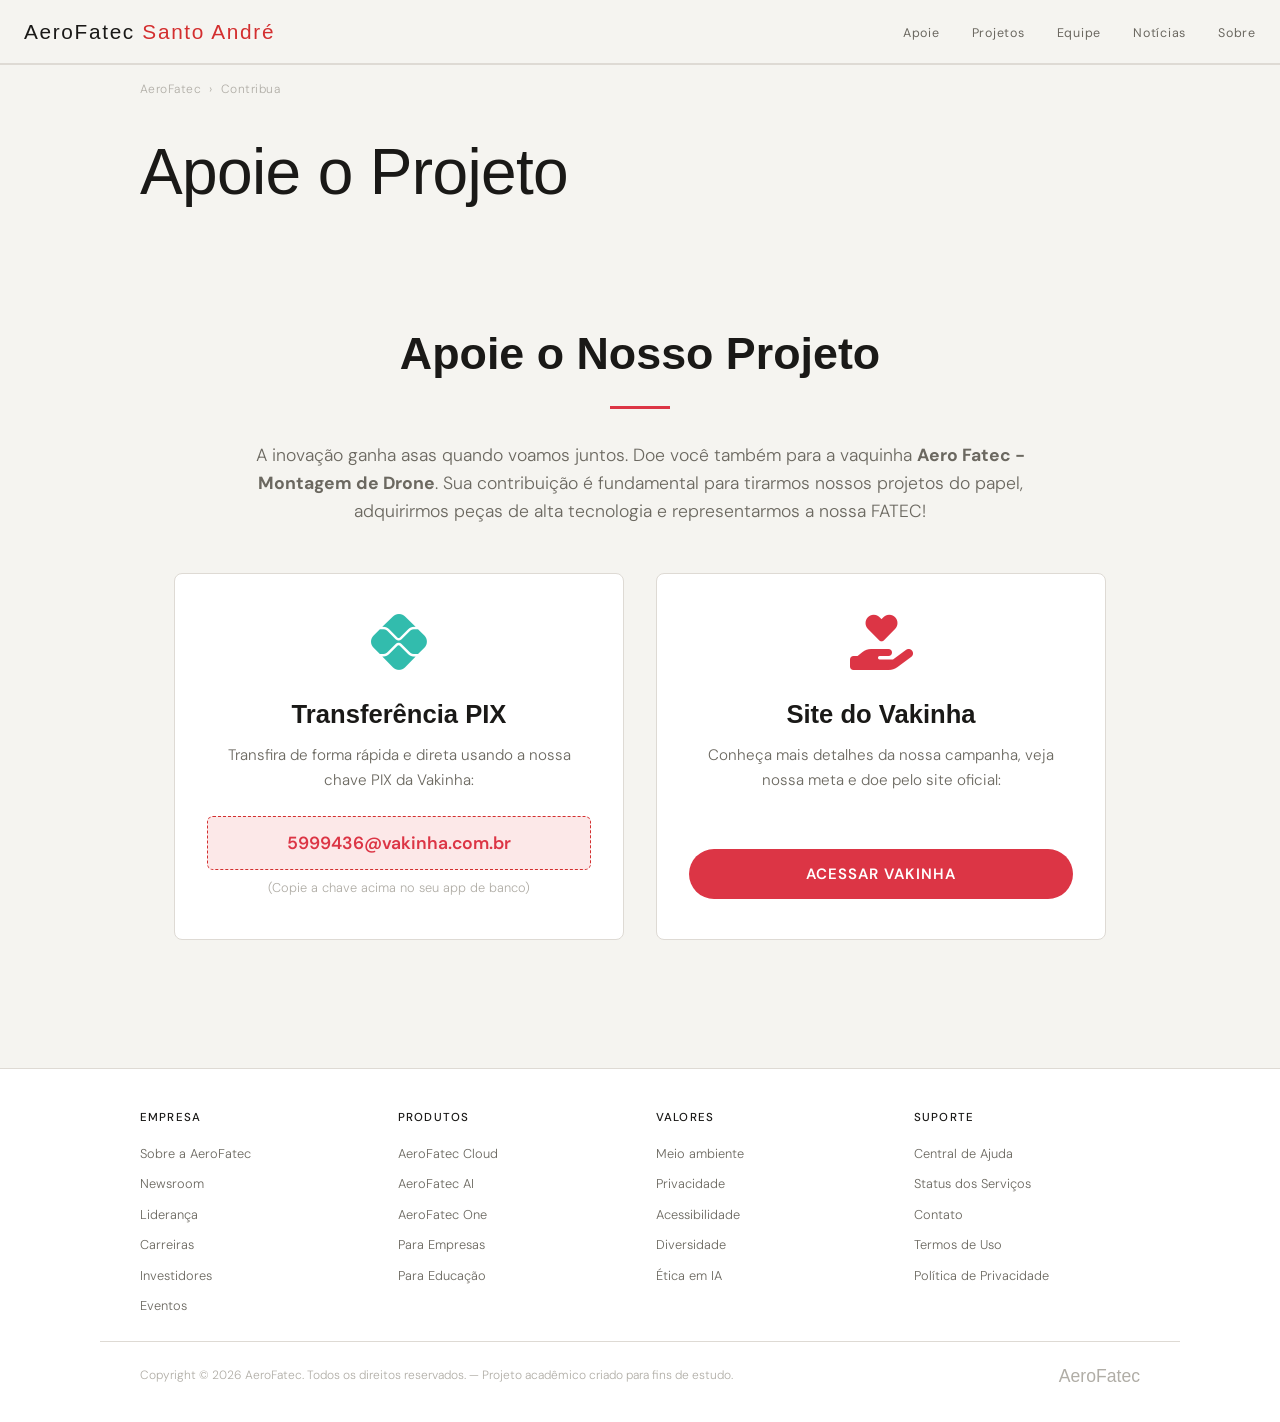
==== commit 8b130451: "Refatorando site e adicionando patrocinadores" ====
--- a/apoie.html
+++ b/apoie.html
@@ -4,28 +4,24 @@
   <meta charset="UTF-8">
   <meta name="viewport" content="width=device-width, initial-scale=1.0">
   <title>AeroFatec — Apoie</title>
-  
+
   <link rel="preconnect" href="https://fonts.googleapis.com">
   <link rel="preconnect" href="https://fonts.gstatic.com" crossorigin>
-  <link href="https://fonts.googleapis.com/css2?family=DM+Sans:opsz,wght@9..40,300;9..40,400;9..40,500&family=Montserrat:ital,wght@0,400;0,600;0,700;0,800;1,400&display=swap" rel="stylesheet">
-
+  <link href="https://fonts.googleapis.com/css2?family=Cormorant+Garamond:ital,wght@0,300;0,400;0,600;1,300;1,400&family=DM+Sans:opsz,wght@9..40,300;9..40,400;9..40,500&display=swap" rel="stylesheet">
   <link rel="stylesheet" href="https://cdnjs.cloudflare.com/ajax/libs/font-awesome/6.4.0/css/all.min.css">
   <link rel="stylesheet" href="css/style.css">
-  
 </head>
+<body>
 
 <nav>
   <a href="index.html" class="nav-logo">AeroFatec<span> Santo André</span></a>
 
-  <!-- Botão hamburguer (só aparece no mobile via CSS) -->
   <button class="nav-toggle" aria-label="Abrir menu" aria-expanded="false">
-    <span></span>
-    <span></span>
-    <span></span>
+    <span></span><span></span><span></span>
   </button>
 
   <ul class="nav-links">
-    <li><a href="apoie.html">Apoie</a></li> 
+    <li><a href="apoie.html">Apoie</a></li>
     <li><a href="#">Projetos</a></li>
     <li><a href="equipe.html">Equipe</a></li>
     <li><a href="#">Notícias</a></li>
@@ -33,118 +29,110 @@
   </ul>
 </nav>
 
-  <div class="breadcrumb">
-    <a href="index.html">AeroFatec</a>
-    <span>›</span>
-    <span>Contribua</span>
-  </div>
+<div class="breadcrumb">
+  <a href="index.html">AeroFatec</a>
+  <span>›</span>
+  <span>Contribua</span>
+</div>
 
-  <div class="page-header">
-    <h1>Apoie o Projeto</h1>
-  </div>
+<div class="page-header">
+  <h1>Apoie o Projeto</h1>
+</div>
 
 <section id="contribua" class="contribua-section">
-      <h2 class="contribua-title">Apoie o Nosso Projeto</h2>
-      <div class="contribua-divider"></div>
-      
-      <p class="contribua-lead">
-          A inovação ganha asas quando voamos juntos. Doe você também para a vaquinha
-          <strong>Aero Fatec - Montagem de Drone</strong>. Sua contribuição é fundamental para
-          tirarmos nossos projetos do papel, adquirirmos peças de alta tecnologia e representarmos a nossa FATEC!
-      </p>
+  <h2 class="contribua-title">Apoie o Nosso Projeto</h2>
+  <div class="contribua-divider"></div>
 
-      <div class="contribua-grid">
-          
-          <div class="contribua-card">
-              <i class="fab fa-pix contribua-icon" style="color: #32BCAD;"></i>
-              <h4>Transferência PIX</h4>
-              <p>Transfira de forma rápida e direta usando a nossa chave PIX da Vakinha:</p>
-              
-              <div class="pix-key">5999436@vakinha.com.br</div>
-              <small>(Copie a chave acima no seu app de banco)</small>
-          </div>
+  <p class="contribua-lead">
+    A inovação ganha asas quando voamos juntos. Doe você também para a vaquinha
+    <strong>Aero Fatec - Montagem de Drone</strong>. Sua contribuição é fundamental para
+    tirarmos nossos projetos do papel, adquirirmos peças de alta tecnologia e representarmos a nossa FATEC!
+  </p>
 
-          <div class="contribua-card">
-              <i class="fas fa-hand-holding-heart contribua-icon" style="color: #dc3545;"></i>
-              <h4>Site do Vakinha</h4>
-              <p>Conheça mais detalhes da nossa campanha, veja nossa meta e doe pelo site oficial:</p>
-              
-              <a href="https://vaka.me/5999436" target="_blank" class="btn-vakinha">
-                  Acessar Vakinha
-              </a>
-          </div>
+  <div class="contribua-grid">
 
-      </div>
-  </section>
+    <div class="contribua-card">
+      <i class="fab fa-pix contribua-icon" style="color: #32BCAD;"></i>
+      <h4>Transferência PIX</h4>
+      <p>Transfira de forma rápida e direta usando a nossa chave PIX da Vakinha:</p>
+      <div class="pix-key">5999436@vakinha.com.br</div>
+      <small>(Copie a chave acima no seu app de banco)</small>
+    </div>
 
-  <footer>
-    <div class="footer-top">
-      <div class="footer-col">
-        <h4>Empresa</h4>
-        <ul>
-          <li><a href="#">Sobre a AeroFatec</a></li>
-          <li><a href="#">Newsroom</a></li>
-          <li><a href="#">Liderança</a></li>
-          <li><a href="#">Carreiras</a></li>
-          <li><a href="#">Investidores</a></li>
-          <li><a href="#">Eventos</a></li>
-        </ul>
-      </div>
-      <div class="footer-col">
-        <h4>Produtos</h4>
-        <ul>
-          <li><a href="#">AeroFatec Cloud</a></li>
-          <li><a href="#">AeroFatec AI</a></li>
-          <li><a href="#">AeroFatec One</a></li>
-          <li><a href="#">Para Empresas</a></li>
-          <li><a href="#">Para Educação</a></li>
-        </ul>
-      </div>
-      <div class="footer-col">
-        <h4>Valores</h4>
-        <ul>
-          <li><a href="#">Meio ambiente</a></li>
-          <li><a href="#">Privacidade</a></li>
-          <li><a href="#">Acessibilidade</a></li>
-          <li><a href="#">Diversidade</a></li>
-          <li><a href="#">Ética em IA</a></li>
-        </ul>
-      </div>
-      <div class="footer-col">
-        <h4>Suporte</h4>
-        <ul>
-          <li><a href="#">Central de Ajuda</a></li>
-          <li><a href="#">Status dos Serviços</a></li>
-          <li><a href="#">Contato</a></li>
-          <li><a href="#">Termos de Uso</a></li>
-          <li><a href="#">Política de Privacidade</a></li>
-        </ul>
-      </div>
+    <div class="contribua-card">
+      <i class="fas fa-hand-holding-heart contribua-icon" style="color: #dc3545;"></i>
+      <h4>Site do Vakinha</h4>
+      <p>Conheça mais detalhes da nossa campanha, veja nossa meta e doe pelo site oficial:</p>
+      <a href="https://vaka.me/5999436" target="_blank" class="btn-vakinha">Acessar Vakinha</a>
     </div>
-    
-    <div class="footer-bottom">
-      <p>Copyright © 2026 AeroFatec. Todos os direitos reservados. — Projeto acadêmico criado para fins de estudo.</p>
-      <div class="footer-logo-small">AeroFatec<span style="color:var(--accent)"></span></div>
+
+  </div>
+</section>
+
+<footer>
+  <div class="footer-top">
+    <div class="footer-col">
+      <h4>Empresa</h4>
+      <ul>
+        <li><a href="#">Sobre a AeroFatec</a></li>
+        <li><a href="#">Newsroom</a></li>
+        <li><a href="#">Liderança</a></li>
+        <li><a href="#">Carreiras</a></li>
+        <li><a href="#">Investidores</a></li>
+        <li><a href="#">Eventos</a></li>
+      </ul>
     </div>
-  </footer>
+    <div class="footer-col">
+      <h4>Produtos</h4>
+      <ul>
+        <li><a href="#">AeroFatec Cloud</a></li>
+        <li><a href="#">AeroFatec AI</a></li>
+        <li><a href="#">AeroFatec One</a></li>
+        <li><a href="#">Para Empresas</a></li>
+        <li><a href="#">Para Educação</a></li>
+      </ul>
+    </div>
+    <div class="footer-col">
+      <h4>Valores</h4>
+      <ul>
+        <li><a href="#">Meio ambiente</a></li>
+        <li><a href="#">Privacidade</a></li>
+        <li><a href="#">Acessibilidade</a></li>
+        <li><a href="#">Diversidade</a></li>
+        <li><a href="#">Ética em IA</a></li>
+      </ul>
+    </div>
+    <div class="footer-col">
+      <h4>Suporte</h4>
+      <ul>
+        <li><a href="#">Central de Ajuda</a></li>
+        <li><a href="#">Status dos Serviços</a></li>
+        <li><a href="#">Contato</a></li>
+        <li><a href="#">Termos de Uso</a></li>
+        <li><a href="#">Política de Privacidade</a></li>
+      </ul>
+    </div>
+  </div>
+  <div class="footer-bottom">
+    <p>Copyright © 2026 AeroFatec. Todos os direitos reservados. — Projeto acadêmico criado para fins de estudo.</p>
+    <div class="footer-logo-small">AeroFatec</div>
+  </div>
+</footer>
 
 <div class="modal-overlay" id="modal">
   <div class="modal">
     <button class="modal-close js-modal-close">&#x2715;</button>
-    
     <div class="modal-header-flex">
       <div class="modal-avatar" id="modal-avatar"></div>
-      
       <div class="modal-titles">
         <div class="modal-name" id="modal-name"></div>
         <div class="modal-role" id="modal-role"></div>
       </div>
     </div>
-
     <p class="modal-bio" id="modal-bio"></p>
   </div>
 </div>
 
-  <script src="js/main.js" defer></script>
+<script src="js/main.js" defer></script>
 </body>
 </html>
--- a/css/style.css
+++ b/css/style.css
@@ -1,257 +1,33 @@
-*, *::before, *::after { box-sizing: border-box; margin: 0; padding: 0; }
+/* ==========================================
+   RESET & BASE
+========================================== */
+*, *::before, *::after {
+  box-sizing: border-box;
+  margin: 0;
+  padding: 0;
+}
+
+html, body {
+  max-width: 100%;
+  overflow-x: hidden;
+  position: relative;
+}
+
+html { scroll-behavior: smooth; }
 
 :root {
-  --bg: #f5f4f0;
-  --surface: #ffffff;
-  --text: #1a1917;
-  --muted: #6b6860;
-  --subtle: #b0ada6;
-  --border: #dedad4;
-  
-  --accent: #D32F2F;
+  --bg:           #f5f4f0;
+  --surface:      #ffffff;
+  --text:         #1a1917;
+  --muted:        #6b6860;
+  --subtle:       #b0ada6;
+  --border:       #dedad4;
+  --accent:       #D32F2F;
   --accent-light: #fce8e8;
-  --nav-h: 64px;
-  
+  --nav-h:        64px;
   --font-display: 'Montserrat', sans-serif;
-  --font-body: 'DM Sans', sans-serif;
-}
-
-/* ==========================================
-   SCROLLBAR MINIMALISTA
-========================================== */
-
-/* Firefox */
-* {
-  scrollbar-width: thin;
-  scrollbar-color: var(--border) transparent;
-}
-
-/* Chrome, Edge, Safari */
-::-webkit-scrollbar {
-  width: 5px;
-  height: 5px;
-}
-
-::-webkit-scrollbar-track {
-  background: transparent;
-}
-
-::-webkit-scrollbar-thumb {
-  background-color: var(--border);
-  border-radius: 99px;
-  transition: background-color 0.2s;
-}
-
-::-webkit-scrollbar-thumb:hover {
-  background-color: var(--subtle);
-}
-
-::-webkit-scrollbar-corner {
-  background: transparent;
-}
-
-/* ==========================================
-   HERO SECTION
-========================================== */
-.hero-apple {
-  background-color: #0b0b0c;
-  color: #ffffff;
-  text-align: center;
-  /* Padding superior responsivo: nunca deixa os botões saírem da tela */
-  padding: clamp(3rem, 8vh, 7rem) 2.5rem clamp(2rem, 5vh, 4rem);
-  display: flex;
-  flex-direction: column;
-  align-items: center;
-  overflow: visible;
-  min-height: min-content;
-}
-
-.hero-kicker {
-  font-family: var(--font-display);
-  font-size: 0.95rem;
-  font-weight: 700;
-  letter-spacing: 0.2em;
-  text-transform: uppercase;
-  color: var(--accent);
-  margin-bottom: 1.25rem;
-}
-
-.hero-title {
-  font-family: var(--font-display);
-  font-size: clamp(2.2rem, 8vw, 6.5rem);
-  font-weight: 800;
-  letter-spacing: -0.04em;
-  line-height: 1.05;
-  /* Reduzido de 1.5rem para liberar espaço vertical */
-  margin-bottom: clamp(0.75rem, 2vh, 1.5rem);
-  text-transform: uppercase;
-  background: linear-gradient(180deg, #ffffff 0%, #666666 100%);
-  -webkit-background-clip: text;
-  background-clip: text;
-  -webkit-text-fill-color: transparent;
-}
-
-.hero-subtitle {
-  font-family: var(--font-body);
-  font-size: clamp(1rem, 2vw, 1.3rem);
-  color: #a1a1a6;
-  max-width: 600px;
-  margin: 0 auto clamp(1.5rem, 3vh, 2.5rem);
-  line-height: 1.5;
-  font-weight: 400;
-}
-
-.hero-links {
-  display: flex;
-  gap: 1.5rem;
-  align-items: center;
-  justify-content: center;
-  margin-bottom: 0;
-  flex-wrap: wrap;
-  width: 100%;
-  padding: 0 1rem;
-}
-
-.btn-apple-primary {
-  background-color: var(--accent); 
-  color: #ffffff !important;
-  text-decoration: none !important;
-  padding: 0.8rem 2rem;
-  border-radius: 50px;
-  font-family: var(--font-display);
-  font-weight: 700;
-  font-size: 1rem;
-  text-transform: uppercase;
-  letter-spacing: 1px;
-  transition: transform 0.2s, box-shadow 0.2s, background-color 0.2s;
-}
-
-.btn-apple-primary:hover {
-  background-color: #b71c1c;
-  transform: scale(1.02);
-  box-shadow: 0 8px 20px rgba(211, 47, 47, 0.4);
-}
-
-.btn-apple-secondary {
-  color: var(--accent) !important; 
-  text-decoration: none !important;
-  font-size: 1.1rem;
-  font-weight: 500;
-  display: flex;
-  align-items: center;
-  gap: 0.4rem;
-  transition: color 0.2s;
-}
-
-.btn-apple-secondary:hover {
-  text-decoration: underline !important;
-  color: #b71c1c !important;
-}
-
-.hero-image {
-  width: 100%;
-  max-width: 1000px;
-  height: auto;
-  margin-top: clamp(2rem, 4vh, 3rem);
-  margin-bottom: -10%;
-  z-index: 10;
-}
-
-/* ==========================================
-   BENTO GRID
-========================================== */
-.bento-section {
-  background-color: #f5f5f7;
-  padding: 6rem 2.5rem;
-}
-
-.bento-header h2 {
-  font-family: var(--font-display);
-  font-size: clamp(1.8rem, 5vw, 3.5rem);
-  font-weight: 700;
-  letter-spacing: -0.02em;
-  color: #1d1d1f;
-  text-align: center;
-  margin-bottom: 4rem;
-}
-
-.bento-grid {
-  max-width: 1200px;
-  margin: 0 auto;
-  display: grid;
-  grid-template-columns: repeat(2, 1fr);
-  gap: 1.5rem;
-}
-
-.bento-card {
-  border-radius: 24px;
-  padding: 3rem;
-  display: flex;
-  flex-direction: column;
-  overflow: hidden;
-  position: relative;
-  border: 1px solid transparent;
-  transition: border-color 0.3s;
-}
-
-.bento-card:hover {
-  border-color: rgba(211, 47, 47, 0.3);
-}
-
-.bento-card h3 {
-  font-family: var(--font-display);
-  font-size: clamp(1.4rem, 3vw, 2rem);
-  font-weight: 700;
-  letter-spacing: -0.01em;
-  margin-bottom: 1rem;
-  color: inherit;
-}
-
-.bento-card p {
-  font-size: clamp(0.95rem, 2vw, 1.1rem);
-  line-height: 1.6;
-  font-weight: 400;
-}
-
-.span-2 {
-  grid-column: span 2;
-  min-height: 500px;
-  align-items: center;
-  text-align: center;
-}
-
-.dark-bento {
-  background-color: #111111;
-  color: #ffffff;
-}
-
-.dark-bento p { color: #a1a1a6; }
-
-.light-bento {
-  background-color: #ffffff;
-  color: #1d1d1f;
-  box-shadow: 0 10px 30px rgba(0,0,0,0.04);
-  min-height: 400px;
-}
-
-.light-bento p { color: #6b6860; }
-
-.bento-img-large {
-  width: 80%;
-  max-width: 600px;
-  margin-top: auto;
-}
-
-.bento-img-small {
-  width: 100%;
-  max-width: 250px;
-  margin: auto auto 0;
-}
-
-/* ==========================================
-   BASE
-========================================== */
-html { scroll-behavior: smooth; }
+  --font-body:    'DM Sans', sans-serif;
+}
 
 body {
   background: var(--bg);
@@ -262,10 +38,25 @@
   line-height: 1.6;
   -webkit-font-smoothing: antialiased;
   padding-top: var(--nav-h);
-  /* SEM transform/opacity no body — quebraria position:fixed da nav */
-}
-
-/* A animação de entrada é aplicada no wrapper .page-content, não no body */
+}
+
+/* ==========================================
+   SCROLLBAR
+========================================== */
+* {
+  scrollbar-width: thin;
+  scrollbar-color: var(--border) transparent;
+}
+
+::-webkit-scrollbar       { width: 5px; height: 5px; }
+::-webkit-scrollbar-track { background: transparent; }
+::-webkit-scrollbar-thumb { background-color: var(--border); border-radius: 99px; transition: background-color 0.2s; }
+::-webkit-scrollbar-thumb:hover { background-color: var(--subtle); }
+::-webkit-scrollbar-corner { background: transparent; }
+
+/* ==========================================
+   PAGE TRANSITION
+========================================== */
 .page-content {
   opacity: 0;
   transform: translateY(10px);
@@ -285,40 +76,33 @@
 ========================================== */
 nav {
   position: fixed;
-  top: 0;
-  left: 0;
-  right: 0;
+  top: 0; left: 0; right: 0;
   z-index: 9999;
   height: var(--nav-h);
   display: flex;
   align-items: center;
   justify-content: space-between;
   padding: 0 1.5rem;
-  /* Estado inicial: sólido */
-  background: rgba(245,244,240,0.97);
+  background: rgba(245, 244, 240, 0.97);
   -webkit-backdrop-filter: saturate(180%) blur(20px);
   backdrop-filter: saturate(180%) blur(20px);
   border-bottom: 1px solid var(--border);
   box-shadow: 0 1px 0 var(--border);
-  /* Transição suave ao mudar opacidade */
   transition: background 0.4s ease, border-color 0.4s ease, box-shadow 0.4s ease;
 }
 
-/* Classe adicionada pelo JS quando a página foi scrollada */
 nav.scrolled {
-  background: rgba(245,244,240,0.55);
+  background: rgba(245, 244, 240, 0.55);
   -webkit-backdrop-filter: saturate(200%) blur(24px);
   backdrop-filter: saturate(200%) blur(24px);
-  border-bottom: 1px solid rgba(222,218,212,0.3);
+  border-bottom: 1px solid rgba(222, 218, 212, 0.3);
   box-shadow: none;
 }
 
-/* Garante legibilidade dos textos em qualquer estado da nav */
 nav .nav-logo,
 nav .nav-links a,
 nav .nav-toggle span {
-  /* text-shadow sutil para legibilidade sobre qualquer fundo */
-  text-shadow: 0 1px 3px rgba(255,255,255,0.4);
+  text-shadow: 0 1px 3px rgba(255, 255, 255, 0.4);
 }
 
 .nav-logo {
@@ -331,7 +115,6 @@
 }
 .nav-logo span { color: var(--accent); }
 
-/* Menu Hamburguer (mobile) */
 .nav-toggle {
   display: none;
   flex-direction: column;
@@ -400,106 +183,7 @@
 /* ==========================================
    SECTION LABEL
 ========================================== */
-.section-label {
-  max-width: 1080px;
-  margin: 0 auto;
-  padding: 0 2.5rem 1.5rem;
-  font-size: 0.78rem;
-  font-weight: 500;
-  letter-spacing: 0.1em;
-  text-transform: uppercase;
-  color: var(--muted);
-  border-bottom: 1px solid var(--border);
-}
-
-/* ==========================================
-   EXEC GRID
-========================================== */
-.exec-grid {
-  max-width: 1080px;
-  margin: 0 auto;
-  padding: 0 1.5rem;
-  box-shadow: 0 1px 0 var(--border);
-  display: grid;
-  grid-template-columns: repeat(3, 1fr);
-  gap: 0;
-}
-
-.exec-card {
-  display: flex;
-  flex-direction: column;
-  padding: 2rem 1.25rem 2rem 0;
-  border-bottom: 1px solid var(--border);
-  cursor: pointer;
-  text-decoration: none;
-  color: inherit;
-  position: relative;
-}
-
-.exec-card:nth-child(3n+2),
-.exec-card:nth-child(3n+3) {
-  padding-left: 1.25rem;
-  border-left: 1px solid var(--border);
-}
-
-.exec-photo {
-  width: 100%;
-  aspect-ratio: 3 / 4;
-  border-radius: 4px;
-  overflow: hidden;
-  margin-bottom: 1rem;
-  position: relative;
-  border: 1px solid var(--border);
-  display: flex;
-  align-items: center;
-  justify-content: center;
-  background: var(--accent-light);
-  transition: background 0.25s;
-}
-
-.exec-card:hover .exec-photo { background: #e5d8c2; }
-
-.exec-initials {
-  font-family: var(--font-display);
-  font-size: 3.5rem;
-  font-weight: 300;
-  color: var(--accent);
-  user-select: none;
-  transition: transform 0.25s;
-}
-
-.exec-card:hover .exec-initials { transform: scale(1.05); }
-
-.exec-name {
-  font-family: var(--font-display);
-  font-size: clamp(1rem, 2vw, 1.3rem);
-  font-weight: 400;
-  color: var(--text);
-  line-height: 1.2;
-  margin-bottom: 0.25rem;
-}
-
-.exec-role {
-  font-size: 0.8rem;
-  color: var(--muted);
-  line-height: 1.4;
-}
-
-.exec-arrow {
-  position: absolute;
-  top: 2.25rem;
-  right: 1.25rem;
-  width: 18px;
-  height: 18px;
-  opacity: 0;
-  color: var(--accent);
-  transition: opacity 0.2s, transform 0.2s;
-}
-.exec-card:hover .exec-arrow { opacity: 1; transform: translate(2px,-2px); }
-
-/* ==========================================
-   VP SECTION
-========================================== */
+.section-label,
 .vp-label {
   max-width: 1080px;
   margin: 0 auto;
@@ -512,6 +196,317 @@
   border-bottom: 1px solid var(--border);
 }
 
+.section-label { padding-top: 0; }
+
+/* ==========================================
+   HERO
+========================================== */
+.hero-apple {
+  background-color: #0b0b0c;
+  color: #ffffff;
+  text-align: center;
+  padding: clamp(3rem, 8vh, 7rem) 2.5rem clamp(2rem, 5vh, 4rem);
+  display: flex;
+  flex-direction: column;
+  align-items: center;
+  overflow: visible;
+  min-height: min-content;
+}
+
+.hero-kicker {
+  font-family: var(--font-display);
+  font-size: 0.95rem;
+  font-weight: 700;
+  letter-spacing: 0.2em;
+  text-transform: uppercase;
+  color: var(--accent);
+  margin-bottom: 1.25rem;
+}
+
+.hero-title {
+  font-family: var(--font-display);
+  font-size: clamp(2.2rem, 8vw, 6.5rem);
+  font-weight: 800;
+  letter-spacing: -0.04em;
+  line-height: 1.05;
+  margin-bottom: clamp(0.75rem, 2vh, 1.5rem);
+  text-transform: uppercase;
+  background: linear-gradient(180deg, #ffffff 0%, #666666 100%);
+  -webkit-background-clip: text;
+  background-clip: text;
+  -webkit-text-fill-color: transparent;
+}
+
+.hero-subtitle {
+  font-family: var(--font-body);
+  font-size: clamp(1rem, 2vw, 1.3rem);
+  color: #a1a1a6;
+  max-width: 600px;
+  margin: 0 auto clamp(1.5rem, 3vh, 2.5rem);
+  line-height: 1.5;
+}
+
+.hero-links {
+  display: flex;
+  gap: 1.5rem;
+  align-items: center;
+  justify-content: center;
+  flex-wrap: wrap;
+  width: 100%;
+  padding: 0 1rem;
+}
+
+.btn-apple-primary {
+  background-color: var(--accent);
+  color: #ffffff !important;
+  text-decoration: none !important;
+  padding: 0.8rem 2rem;
+  border-radius: 50px;
+  font-family: var(--font-display);
+  font-weight: 700;
+  font-size: 1rem;
+  text-transform: uppercase;
+  letter-spacing: 1px;
+  transition: transform 0.2s, box-shadow 0.2s, background-color 0.2s;
+}
+.btn-apple-primary:hover {
+  background-color: #b71c1c;
+  transform: scale(1.02);
+  box-shadow: 0 8px 20px rgba(211, 47, 47, 0.4);
+}
+
+.btn-apple-secondary {
+  color: var(--accent) !important;
+  text-decoration: none !important;
+  font-size: 1.1rem;
+  font-weight: 500;
+  display: flex;
+  align-items: center;
+  gap: 0.4rem;
+  transition: color 0.2s;
+}
+.btn-apple-secondary:hover {
+  text-decoration: underline !important;
+  color: #b71c1c !important;
+}
+
+.hero-image {
+  width: 100%;
+  max-width: 1000px;
+  height: auto;
+  margin-top: clamp(2rem, 4vh, 3rem);
+  margin-bottom: -10%;
+  z-index: 10;
+}
+
+/* ==========================================
+   SPONSORS / MARQUEE
+========================================== */
+.sponsors-section {
+  background-color: #0b0b0c;
+  padding: 6rem 0;
+  border-bottom: 1px solid rgba(255, 255, 255, 0.1);
+  width: 100%;
+  overflow: hidden;
+}
+
+.sponsors-title {
+  font-family: var(--font-display);
+  font-size: 0.85rem;
+  font-weight: 600;
+  color: #6b6860;
+  text-transform: uppercase;
+  letter-spacing: 0.15em;
+  margin-bottom: 3rem;
+  text-align: center;
+}
+
+.marquee-wrapper {
+  width: 100%;
+  overflow: hidden;
+  position: relative;
+  -webkit-mask-image: linear-gradient(to right, transparent, black 15%, black 85%, transparent);
+  mask-image: linear-gradient(to right, transparent, black 15%, black 85%, transparent);
+}
+
+.marquee-track {
+  display: flex;
+  width: max-content;
+  animation: scrollMarquee 30s linear infinite;
+}
+.marquee-track:hover { animation-play-state: paused; }
+
+.marquee-content {
+  display: flex;
+  align-items: center;
+  flex-shrink: 0;
+  gap: 6rem;
+  padding-right: 6rem;
+}
+
+.sponsor-logo {
+  height: 65px;
+  width: auto;
+  flex-shrink: 0;
+  opacity: 0.7;
+  filter: grayscale(100%) brightness(1.5);
+  transition: all 0.4s ease;
+}
+.sponsor-logo:hover { opacity: 1; filter: grayscale(0%); }
+
+@keyframes scrollMarquee {
+  0%   { transform: translateX(0); }
+  100% { transform: translateX(-50%); }
+}
+
+/* ==========================================
+   BENTO GRID
+========================================== */
+.bento-section {
+  background-color: #f5f5f7;
+  padding: 6rem 2.5rem;
+}
+
+.bento-header h2 {
+  font-family: var(--font-display);
+  font-size: clamp(1.8rem, 5vw, 3.5rem);
+  font-weight: 700;
+  letter-spacing: -0.02em;
+  color: #1d1d1f;
+  text-align: center;
+  margin-bottom: 4rem;
+}
+
+.bento-grid {
+  max-width: 1200px;
+  margin: 0 auto;
+  display: grid;
+  grid-template-columns: repeat(2, 1fr);
+  gap: 1.5rem;
+}
+
+.bento-card {
+  border-radius: 24px;
+  padding: 3rem;
+  display: flex;
+  flex-direction: column;
+  overflow: hidden;
+  position: relative;
+  border: 1px solid transparent;
+  transition: border-color 0.3s;
+}
+.bento-card:hover { border-color: rgba(211, 47, 47, 0.3); }
+
+.bento-card h3 {
+  font-family: var(--font-display);
+  font-size: clamp(1.4rem, 3vw, 2rem);
+  font-weight: 700;
+  letter-spacing: -0.01em;
+  margin-bottom: 1rem;
+  color: inherit;
+}
+
+.bento-card p {
+  font-size: clamp(0.95rem, 2vw, 1.1rem);
+  line-height: 1.6;
+}
+
+.span-2 { grid-column: span 2; min-height: 500px; align-items: center; text-align: center; }
+
+.dark-bento { background-color: #111111; color: #ffffff; }
+.dark-bento p { color: #a1a1a6; }
+
+.light-bento { background-color: #ffffff; color: #1d1d1f; box-shadow: 0 10px 30px rgba(0,0,0,0.04); min-height: 400px; }
+.light-bento p { color: #6b6860; }
+
+.bento-img-large { width: 80%; max-width: 600px; margin-top: auto; }
+.bento-img-small { width: 100%; max-width: 250px; margin: auto auto 0; }
+
+/* ==========================================
+   EXEC GRID
+========================================== */
+.exec-grid {
+  max-width: 1080px;
+  margin: 0 auto;
+  padding: 0 1.5rem;
+  box-shadow: 0 1px 0 var(--border);
+  display: grid;
+  grid-template-columns: repeat(3, 1fr);
+  gap: 0;
+}
+
+.exec-card {
+  display: flex;
+  flex-direction: column;
+  padding: 2rem 1.25rem 2rem 0;
+  border-bottom: 1px solid var(--border);
+  cursor: pointer;
+  text-decoration: none;
+  color: inherit;
+  position: relative;
+  animation: fadeUp 0.5s both;
+}
+
+.exec-card:nth-child(3n+2),
+.exec-card:nth-child(3n+3) { padding-left: 1.25rem; border-left: 1px solid var(--border); }
+
+.exec-card:nth-child(1) { animation-delay: 0.04s; }
+.exec-card:nth-child(2) { animation-delay: 0.08s; }
+.exec-card:nth-child(3) { animation-delay: 0.12s; }
+.exec-card:nth-child(4) { animation-delay: 0.16s; }
+.exec-card:nth-child(5) { animation-delay: 0.20s; }
+.exec-card:nth-child(6) { animation-delay: 0.24s; }
+
+.exec-photo {
+  width: 100%;
+  aspect-ratio: 3 / 4;
+  border-radius: 4px;
+  overflow: hidden;
+  margin-bottom: 1rem;
+  position: relative;
+  border: 1px solid var(--border);
+  display: flex;
+  align-items: center;
+  justify-content: center;
+  background: var(--accent-light);
+  transition: background 0.25s;
+}
+.exec-card:hover .exec-photo { background: #e5d8c2; }
+
+.exec-initials {
+  font-family: var(--font-display);
+  font-size: 3.5rem;
+  font-weight: 300;
+  color: var(--accent);
+  user-select: none;
+  transition: transform 0.25s;
+}
+.exec-card:hover .exec-initials { transform: scale(1.05); }
+
+.exec-name {
+  font-family: var(--font-display);
+  font-size: clamp(1rem, 2vw, 1.3rem);
+  font-weight: 400;
+  color: var(--text);
+  line-height: 1.2;
+  margin-bottom: 0.25rem;
+}
+
+.exec-role { font-size: 0.8rem; color: var(--muted); line-height: 1.4; }
+
+.exec-arrow {
+  position: absolute;
+  top: 2.25rem; right: 1.25rem;
+  width: 18px; height: 18px;
+  opacity: 0;
+  color: var(--accent);
+  transition: opacity 0.2s, transform 0.2s;
+}
+.exec-card:hover .exec-arrow { opacity: 1; transform: translate(2px, -2px); }
+
+/* ==========================================
+   VP GRID
+========================================== */
 .vp-grid {
   max-width: 1080px;
   margin: 0 auto;
@@ -532,34 +527,43 @@
   text-decoration: none;
   color: inherit;
   transition: background 0.2s;
-}
-
-.vp-card > div {
-  flex: 1;
-  min-width: 0;
-}
-
-.vp-card:nth-child(even) {
-  padding-left: 1.25rem;
-  border-left: 1px solid var(--border);
-}
-
-.vp-card:hover { background: rgba(0,0,0,0.015); }
+  animation: fadeUp 0.5s both;
+}
+.vp-card > div { flex: 1; min-width: 0; }
+.vp-card:nth-child(even) { padding-left: 1.25rem; border-left: 1px solid var(--border); }
+.vp-card:hover { background: rgba(0, 0, 0, 0.015); }
+
+.vp-card:nth-child(1) { animation-delay: 0.10s; }
+.vp-card:nth-child(2) { animation-delay: 0.14s; }
+.vp-card:nth-child(3) { animation-delay: 0.18s; }
+.vp-card:nth-child(4) { animation-delay: 0.22s; }
+.vp-card:nth-child(5) { animation-delay: 0.26s; }
+.vp-card:nth-child(6) { animation-delay: 0.30s; }
 
 .vp-avatar {
   width: 88px;
   height: 88px;
   border-radius: 50%;
   background: var(--accent-light);
-  border: 1px solid rgba(181,137,74,0.2);
+  border: 1px solid rgba(181, 137, 74, 0.2);
   object-fit: cover;
   display: flex;
   align-items: center;
   justify-content: center;
   font-family: var(--font-display);
-  font-size: 1.8rem; 
+  font-size: 1.8rem;
   color: var(--accent);
-  flex-shrink: 0; 
+  flex-shrink: 0;
+}
+
+.vp-avatar--initials {
+  display: flex;
+  align-items: center;
+  justify-content: center;
+  font-family: var(--font-display);
+  font-size: 1.5rem;
+  color: var(--accent);
+  background: var(--accent-light);
 }
 
 .vp-name {
@@ -573,11 +577,7 @@
   text-overflow: ellipsis;
 }
 
-.vp-role {
-  font-size: 0.78rem;
-  color: var(--muted);
-  line-height: 1.4;
-}
+.vp-role { font-size: 0.78rem; color: var(--muted); line-height: 1.4; }
 
 /* ==========================================
    BOARD SECTION
@@ -608,29 +608,11 @@
   border-bottom: 1px solid var(--border);
   align-items: baseline;
 }
-
 .board-item:last-child { border-bottom: none; }
 
-.board-name {
-  font-family: var(--font-display);
-  font-size: 1.15rem;
-  font-weight: 400;
-  color: var(--text);
-}
-
-.board-info strong {
-  display: block;
-  font-size: 0.85rem;
-  font-weight: 400;
-  color: var(--text);
-  margin-bottom: 0.15rem;
-}
-
-.board-info span {
-  font-size: 0.8rem;
-  color: var(--muted);
-  line-height: 1.4;
-}
+.board-name { font-family: var(--font-display); font-size: 1.15rem; font-weight: 400; color: var(--text); }
+.board-info strong { display: block; font-size: 0.85rem; font-weight: 400; color: var(--text); margin-bottom: 0.15rem; }
+.board-info span   { font-size: 0.8rem; color: var(--muted); line-height: 1.4; }
 
 /* ==========================================
    PRESS
@@ -642,23 +624,8 @@
   border-top: 1px solid var(--border);
 }
 
-.press-label {
-  font-size: 0.72rem;
-  letter-spacing: 0.1em;
-  text-transform: uppercase;
-  color: var(--subtle);
-  margin-bottom: 0.6rem;
-  font-weight: 400;
-}
-
-.press-contact {
-  display: flex;
-  gap: 2rem;
-  font-size: 0.88rem;
-  color: var(--muted);
-  flex-wrap: wrap;
-}
-
+.press-label { font-size: 0.72rem; letter-spacing: 0.1em; text-transform: uppercase; color: var(--subtle); margin-bottom: 0.6rem; }
+.press-contact { display: flex; gap: 2rem; font-size: 0.88rem; color: var(--muted); flex-wrap: wrap; }
 .press-contact a { color: var(--accent); text-decoration: none; }
 .press-contact a:hover { text-decoration: underline; }
 
@@ -680,16 +647,8 @@
   gap: 2rem;
 }
 
-.footer-col h4 {
-  font-size: 0.72rem;
-  font-weight: 500;
-  letter-spacing: 0.1em;
-  text-transform: uppercase;
-  color: var(--text);
-  margin-bottom: 0.875rem;
-}
-
-.footer-col ul { list-style: none; display: flex; flex-direction: column; gap: 0.4rem; }
+.footer-col h4 { font-size: 0.72rem; font-weight: 500; letter-spacing: 0.1em; text-transform: uppercase; color: var(--text); margin-bottom: 0.875rem; }
+.footer-col ul  { list-style: none; display: flex; flex-direction: column; gap: 0.4rem; }
 .footer-col ul a { font-size: 0.8rem; color: var(--muted); text-decoration: none; }
 .footer-col ul a:hover { color: var(--text); }
 
@@ -704,15 +663,8 @@
   gap: 1rem;
   flex-wrap: wrap;
 }
-
 .footer-bottom p { font-size: 0.75rem; color: var(--subtle); line-height: 1.6; }
-
-.footer-logo-small {
-  font-family: var(--font-display);
-  font-size: 1.1rem;
-  color: var(--subtle);
-  flex-shrink: 0;
-}
+.footer-logo-small { font-family: var(--font-display); font-size: 1.1rem; color: var(--subtle); flex-shrink: 0; }
 
 /* ==========================================
    MODAL
@@ -720,43 +672,32 @@
 .modal-overlay {
   position: fixed;
   inset: 0;
-  background: rgba(0, 0, 0, 0.6); /* Fundo levemente mais escuro para foco */
+  background: rgba(0, 0, 0, 0.6);
   display: none;
-  align-items: center;      /* Centraliza verticalmente */
-  justify-content: center;   /* Centraliza horizontalmente */
+  align-items: center;
+  justify-content: center;
   z-index: 2000;
   backdrop-filter: blur(4px);
 }
 
-.modal-overlay.open {
-  display: flex !important; 
-  opacity: 1 !important;
-  visibility: visible !important;
-}
+.modal-overlay.open { display: flex !important; }
 
 .modal {
-  position: relative; /* Mudado de absolute para relative para obedecer o flex do pai */
+  position: relative;
   background: var(--surface);
   width: 90%;
   max-width: 450px;
   padding: 2.5rem;
   border-radius: 16px;
   box-shadow: 0 25px 50px -12px rgba(0, 0, 0, 0.25);
-  /* Removido qualquer left ou top manual */
-}
-
-.modal-overlay.open .modal {
-  transform: translateY(0) scale(1);
-}
-
-.modal-overlay.open .modal { transform: translateY(0); }
+}
+
+.modal-overlay.open .modal { transform: translateY(0) scale(1); }
 
 .modal-close {
   position: absolute;
-  top: 1.25rem;
-  right: 1.25rem;
-  width: 28px;
-  height: 28px;
+  top: 1.25rem; right: 1.25rem;
+  width: 28px; height: 28px;
   border: 1px solid var(--border);
   border-radius: 50%;
   background: none;
@@ -779,85 +720,47 @@
   border-bottom: 1px solid var(--border);
 }
 
-.modal-avatar {
-  width: 96px;  
-  height: 96px;
-  overflow: hidden;
-  flex-shrink: 0;
-}
-
+.modal-avatar { width: 96px; height: 96px; overflow: hidden; flex-shrink: 0; }
 .modal-avatar img {
-  width: 96px !important;
-  height: 96px !important;
-  min-width: 96px;
-  min-height: 96px;
+  width: 96px !important; height: 96px !important;
+  min-width: 96px; min-height: 96px;
   object-fit: cover;
   border-radius: 50%;
   display: block;
 }
 
-.modal-name {
-  font-family: var(--font-display);
-  font-size: 1.75rem;
-  font-weight: 400;
-  color: var(--text);
-  margin-bottom: 0.1rem;
-  line-height: 1.1;
-}
-
-.modal-role {
-  font-size: 0.78rem;
-  color: var(--accent);
-  letter-spacing: 0.07em;
-  text-transform: uppercase;
-  margin-bottom: 0;
-  padding-bottom: 0;
-  border-bottom: none;
-}
-
-.modal-bio {
-  font-size: 0.9rem;
-  line-height: 1.85;
-  color: var(--muted) !important;
-  /* Garante que não herda a cor do <a> pai */
-  text-decoration: none !important;
-}
-
-/* Todos os textos dentro do modal ignoram herança de link */
-.modal, .modal * {
+.modal, .modal * { text-decoration: none; }
+
+.modal-name { font-family: var(--font-display); font-size: 1.6rem; font-weight: 500; color: var(--text) !important; margin-bottom: 0.2rem; line-height: 1.2; }
+.modal-role { font-size: 0.85rem; color: var(--accent) !important; letter-spacing: 0.08em; text-transform: uppercase; }
+.modal-bio  { font-size: 0.9rem; line-height: 1.85; color: var(--muted) !important; }
+
+.modal-links {
+  margin-top: 0;
+  padding-top: 1.5rem;
+  border-top: 2px solid var(--border);
+  display: flex;
+  gap: 1rem;
+  flex-wrap: wrap;
+  justify-content: center;
+}
+
+.modal-link-btn {
+  display: flex;
+  align-items: center;
+  justify-content: center;
+  width: 42px; height: 42px;
+  border-radius: 50%;
+  font-size: 18px;
   text-decoration: none;
-}
-.modal-name { color: var(--text) !important; }
-.modal-role { color: var(--accent) !important; }
-.modal-bio  { color: var(--muted) !important; }
-
-/* ==========================================
-   ANIMATIONS
-========================================== */
-@keyframes fadeUp {
-  from { opacity: 0; transform: translateY(14px); }
-  to   { opacity: 1; transform: translateY(0); }
-}
-
-@keyframes fallback-show {
-  to { opacity: 1; transform: translateY(0); }
-}
-
-.exec-card { animation: fadeUp 0.5s both; }
-.exec-card:nth-child(1) { animation-delay:0.04s }
-.exec-card:nth-child(2) { animation-delay:0.08s }
-.exec-card:nth-child(3) { animation-delay:0.12s }
-.exec-card:nth-child(4) { animation-delay:0.16s }
-.exec-card:nth-child(5) { animation-delay:0.20s }
-.exec-card:nth-child(6) { animation-delay:0.24s }
-
-.vp-card { animation: fadeUp 0.5s both; }
-.vp-card:nth-child(1) { animation-delay:0.10s }
-.vp-card:nth-child(2) { animation-delay:0.14s }
-.vp-card:nth-child(3) { animation-delay:0.18s }
-.vp-card:nth-child(4) { animation-delay:0.22s }
-.vp-card:nth-child(5) { animation-delay:0.26s }
-.vp-card:nth-child(6) { animation-delay:0.30s }
+  transition: all 0.2s ease;
+}
+.modal-link-btn:hover { transform: translateY(-3px); filter: brightness(1.1); box-shadow: 0 6px 16px rgba(0,0,0,0.15); }
+.modal-link-btn.hidden { display: none; }
+
+.btn-linkedin { background: #0077b5; color: white; }
+.btn-github   { background: #24292e; color: white; }
+.btn-cv       { background: var(--accent); color: white; }
 
 /* ==========================================
    SEÇÃO CONTRIBUA
@@ -869,34 +772,13 @@
   text-align: center;
 }
 
-.contribua-title {
-  font-family: var(--font-display);
-  font-size: clamp(1.6rem, 4vw, 2.8rem);
-  color: var(--text);
-  margin-bottom: 1rem;
-}
-
-.contribua-divider {
-  width: 60px;
-  height: 3px;
-  background-color: #dc3545;
-  margin: 0 auto 2rem;
-}
-
-.contribua-lead {
-  max-width: 800px;
-  margin: 0 auto 3rem;
-  color: var(--muted);
-  font-size: clamp(0.95rem, 2vw, 1.1rem);
-  line-height: 1.6;
-}
-
-.contribua-grid {
-  display: flex;
-  justify-content: center;
-  gap: 2rem;
-  flex-wrap: wrap;
-}
+.contribua-title { font-family: var(--font-display); font-size: clamp(1.6rem, 4vw, 2.8rem); color: var(--text); margin-bottom: 1rem; }
+
+.contribua-divider { width: 60px; height: 3px; background-color: #dc3545; margin: 0 auto 2rem; }
+
+.contribua-lead { max-width: 800px; margin: 0 auto 3rem; color: var(--muted); font-size: clamp(0.95rem, 2vw, 1.1rem); line-height: 1.6; }
+
+.contribua-grid { display: flex; justify-content: center; gap: 2rem; flex-wrap: wrap; }
 
 .contribua-card {
   flex: 1;
@@ -911,30 +793,13 @@
   align-items: center;
   transition: transform 0.2s, box-shadow 0.2s;
 }
-
-.contribua-card:hover {
-  transform: translateY(-4px);
-  box-shadow: 0 10px 30px rgba(0,0,0,0.05);
-}
-
-.contribua-icon {
-  font-size: 3.5rem;
-  margin-bottom: 1.5rem;
-}
-
-.contribua-card h4 {
-  font-family: var(--font-display);
-  font-size: clamp(1.3rem, 3vw, 1.6rem);
-  color: var(--text);
-  margin-bottom: 0.5rem;
-}
-
-.contribua-card p {
-  color: var(--muted);
-  font-size: 0.95rem;
-  margin-bottom: 1.5rem;
-  flex-grow: 1;
-}
+.contribua-card:hover { transform: translateY(-4px); box-shadow: 0 10px 30px rgba(0,0,0,0.05); }
+
+.contribua-icon { font-size: 3.5rem; margin-bottom: 1.5rem; }
+
+.contribua-card h4 { font-family: var(--font-display); font-size: clamp(1.3rem, 3vw, 1.6rem); color: var(--text); margin-bottom: 0.5rem; }
+.contribua-card p  { color: var(--muted); font-size: 0.95rem; margin-bottom: 1.5rem; flex-grow: 1; }
+.contribua-card small { color: var(--subtle); font-size: 0.8rem; }
 
 .pix-key {
   background: var(--accent-light);
@@ -950,11 +815,6 @@
   word-break: break-all;
 }
 
-.contribua-card small {
-  color: var(--subtle);
-  font-size: 0.8rem;
-}
-
 .btn-vakinha {
   background: #dc3545;
   color: #ffffff !important;
@@ -968,41 +828,37 @@
   display: inline-block;
   transition: background 0.2s;
 }
-
 .btn-vakinha:hover { background: #c82333; }
 
 /* ==========================================
-   RESPONSIVE — TABLET (≤ 860px)
-========================================== */
-
-/* ==========================================
-   NAV DESKTOP — garante links visíveis acima de 900px
+   ANIMATIONS
+========================================== */
+@keyframes fadeUp {
+  from { opacity: 0; transform: translateY(14px); }
+  to   { opacity: 1; transform: translateY(0); }
+}
+
+@keyframes fallback-show {
+  to { opacity: 1; transform: translateY(0); }
+}
+
+/* ==========================================
+   RESPONSIVE — TABLET (≤ 900px)
 ========================================== */
 @media (min-width: 901px) {
-  .nav-links {
-    display: flex !important;
-    position: static;
-    flex-direction: row;
-    background: none;
-    border: none;
-    padding: 0;
-    gap: 2rem;
-  }
+  .nav-links { display: flex !important; position: static; flex-direction: row; background: none; border: none; padding: 0; gap: 2rem; }
   .nav-links a { font-size: 0.78rem; }
 }
 
 @media (max-width: 900px) {
   nav { padding: 0 1.5rem; }
 
-  /* Mostra botão hamburguer, esconde links */
   .nav-toggle { display: flex; }
   .nav-links {
     display: none;
     position: absolute;
-    top: var(--nav-h);
-    left: 0;
-    right: 0;
-    background: rgba(245,244,240,0.98);
+    top: var(--nav-h); left: 0; right: 0;
+    background: rgba(245, 244, 240, 0.98);
     backdrop-filter: blur(20px);
     border-bottom: 1px solid var(--border);
     flex-direction: column;
@@ -1037,9 +893,13 @@
   .board-section,
   .press-section,
   .footer-top,
-  .footer-bottom { padding-left: 1.5rem; padding-right: 1.5rem; }
-
+  .footer-bottom,
   .contribua-section { padding-left: 1.5rem; padding-right: 1.5rem; }
+}
+
+@media (max-width: 768px) {
+  .marquee-content { gap: 3rem; padding-right: 3rem; }
+  .sponsor-logo { height: 40px; }
 }
 
 /* ==========================================
@@ -1065,56 +925,30 @@
 
   .footer-top { grid-template-columns: 1fr; gap: 1.5rem; }
 
-  /* ---- BOTTOM SHEET (mobile) ---- */
-  .modal-overlay {
-    align-items: flex-end;
-    background: rgba(0,0,0,0.4);
-    padding-top: 2rem;
-  }
+  .modal-overlay { align-items: flex-end; background: rgba(0,0,0,0.4); padding-top: 2rem; }
   .modal {
-    width: 100% !important;
-    max-width: 100% !important;
+    width: 100% !important; max-width: 100% !important;
     border-radius: 20px 20px 0 0 !important;
     padding: 1.25rem 1.5rem 2rem !important;
     max-height: 75vh !important;
     transform: translateY(100%) !important;
     box-shadow: 0 -4px 24px rgba(0,0,0,0.15) !important;
   }
-  .modal-overlay.open .modal {
-    transform: translateY(0) !important;
-  }
-  /* Alça visual do bottom sheet */
+  .modal-overlay.open .modal { transform: translateY(0) !important; }
   .modal::before {
     content: '';
     display: block;
-    width: 40px;
-    height: 4px;
+    width: 40px; height: 4px;
     background: var(--border);
     border-radius: 99px;
     margin: 0 auto 1.25rem;
   }
-  .modal-header-flex {
-    flex-direction: row;
-    align-items: center;
-    text-align: left;
-    gap: 1rem;
-  }
+  .modal-header-flex { flex-direction: row; align-items: center; text-align: left; gap: 1rem; }
   .modal-avatar { width: 64px; height: 64px; }
-  .modal-avatar img {
-    width: 64px !important;
-    height: 64px !important;
-    min-width: 64px;
-    min-height: 64px;
-  }
-  .modal-avatar > div {
-    width: 64px !important;
-    height: 64px !important;
-    font-size: 1.2rem !important;
-  }
-  .modal-name { font-size: 1.2rem; }
+  .modal-avatar img { width: 64px !important; height: 64px !important; min-width: 64px; min-height: 64px; }
+  .modal-name  { font-size: 1.2rem; }
   .modal-close { top: 0.75rem; right: 1rem; }
 
-  .contribua-section { padding-left: 1.25rem; padding-right: 1.25rem; }
   .contribua-card { min-width: 100%; }
   .pix-key { font-size: 0.9rem; }
 
@@ -1126,7 +960,7 @@
   .board-section,
   .press-section,
   .footer-top,
-  .footer-bottom { padding-left: 1.25rem; padding-right: 1.25rem; }
-
+  .footer-bottom,
+  .contribua-section,
   .breadcrumb { padding-left: 1.25rem; padding-right: 1.25rem; }
 }
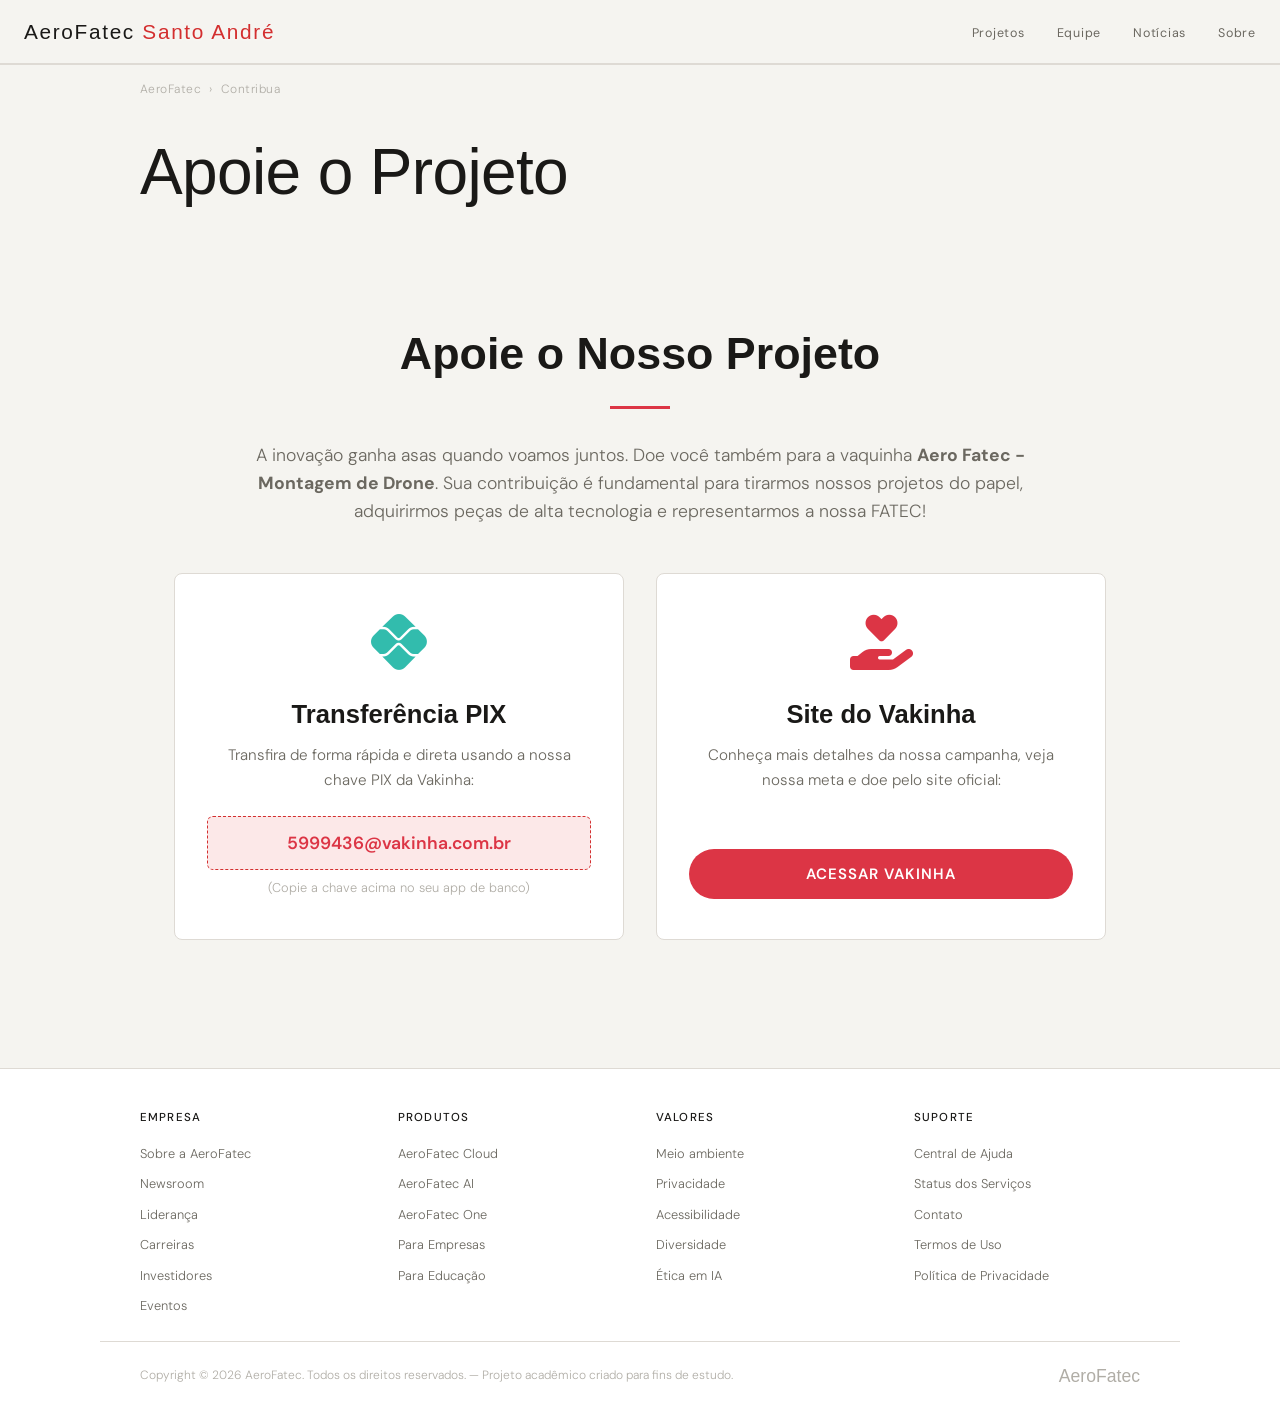
==== commit f64fb4c2: "Alterando algumas funcionalidades" ====
--- a/apoie.html
+++ b/apoie.html
@@ -3,7 +3,8 @@
 <head>
   <meta charset="UTF-8">
   <meta name="viewport" content="width=device-width, initial-scale=1.0">
-  <title>AeroFatec — Apoie</title>
+  
+  <title>Apoie | AeroFatec</title>
 
   <link rel="preconnect" href="https://fonts.googleapis.com">
   <link rel="preconnect" href="https://fonts.gstatic.com" crossorigin>
@@ -21,25 +22,26 @@
   </button>
 
   <ul class="nav-links">
-    <li><a href="apoie.html">Apoie</a></li>
     <li><a href="#">Projetos</a></li>
     <li><a href="equipe.html">Equipe</a></li>
     <li><a href="#">Notícias</a></li>
-    <li><a href="#">Sobre</a></li>
+    <li><a href="sobre.html">Sobre</a></li>
   </ul>
 </nav>
 
-<div class="breadcrumb">
-  <a href="index.html">AeroFatec</a>
-  <span>›</span>
-  <span>Contribua</span>
-</div>
+  <div class="page-content">
 
-<div class="page-header">
-  <h1>Apoie o Projeto</h1>
-</div>
+  <div class="breadcrumb">
+    <a href="index.html">AeroFatec</a>
+    <span>›</span>
+    <span>Contribua</span>
+  </div>
 
-<section id="contribua" class="contribua-section">
+  <div class="page-header">
+    <h1>Apoie o Projeto</h1>
+  </div>
+
+  <section id="contribua" class="contribua-section">
   <h2 class="contribua-title">Apoie o Nosso Projeto</h2>
   <div class="contribua-divider"></div>
 
--- a/css/style.css
+++ b/css/style.css
@@ -963,4 +963,91 @@
   .footer-bottom,
   .contribua-section,
   .breadcrumb { padding-left: 1.25rem; padding-right: 1.25rem; }
-}+}
+
+/* ==========================================
+   PÁGINA SOBRE (TEXTOS E MANIFESTO)
+========================================== */
+.sobre-page {
+    padding: 8rem 0 4rem;
+    background-color: var(--bg); /* Usa o fundo padrão do seu site */
+}
+
+.sobre-container {
+    max-width: 800px; /* Mais estreito que o normal para não cansar a leitura */
+    margin: 0 auto;
+    padding: 0 2rem;
+}
+
+.sobre-block {
+    margin-bottom: 5rem;
+}
+
+.sobre-block p {
+    font-family: var(--font-body);
+    font-size: 1.15rem;
+    line-height: 1.8;
+    color: var(--muted);
+    margin-bottom: 1.5rem;
+}
+
+/* Destaca a primeira frase de cada bloco */
+.sobre-block p.text-highlight {
+    font-family: var(--font-display);
+    font-size: 1.8rem;
+    font-weight: 700;
+    color: var(--text);
+    line-height: 1.3;
+    letter-spacing: -0.02em;
+    margin-bottom: 2rem;
+}
+
+/* ==========================================
+   SEÇÃO DE IMPRENSA (SOCIAL UPDATE)
+========================================== */
+.press-section {
+    text-align: center;
+    padding: 5rem 2rem; /* Aumentei um pouco o respiro */
+    background-color: #ffffff;
+    border-top: 1px solid var(--border);
+}
+
+.press-contact {
+    display: flex;
+    flex-direction: column;
+    gap: 0.5rem;
+    font-family: var(--font-display);
+    font-size: 1.4rem;
+    font-weight: 600;
+    color: var(--text);
+    margin-bottom: 2rem; /* Espaço para as redes sociais */
+}
+
+/* Estilização dos Ícones Sociais no Rodapé */
+.press-social {
+    display: flex;
+    justify-content: center;
+    gap: 1.5rem;
+}
+
+.press-social a {
+    color: var(--muted); /* Cor neutra inicial */
+    font-size: 1.5rem;
+    transition: all 0.3s ease;
+}
+
+.press-social a:hover {
+    color: var(--accent); /* Vermelho AeroFatec ao passar o mouse */
+    transform: translateY(-3px); /* Leve pulinho para interação */
+}
+
+/* Ajuste mobile */
+@media (max-width: 768px) {
+    .press-contact {
+        font-size: 1.1rem;
+    }
+    .press-social a {
+        font-size: 1.3rem;
+    }
+}
+
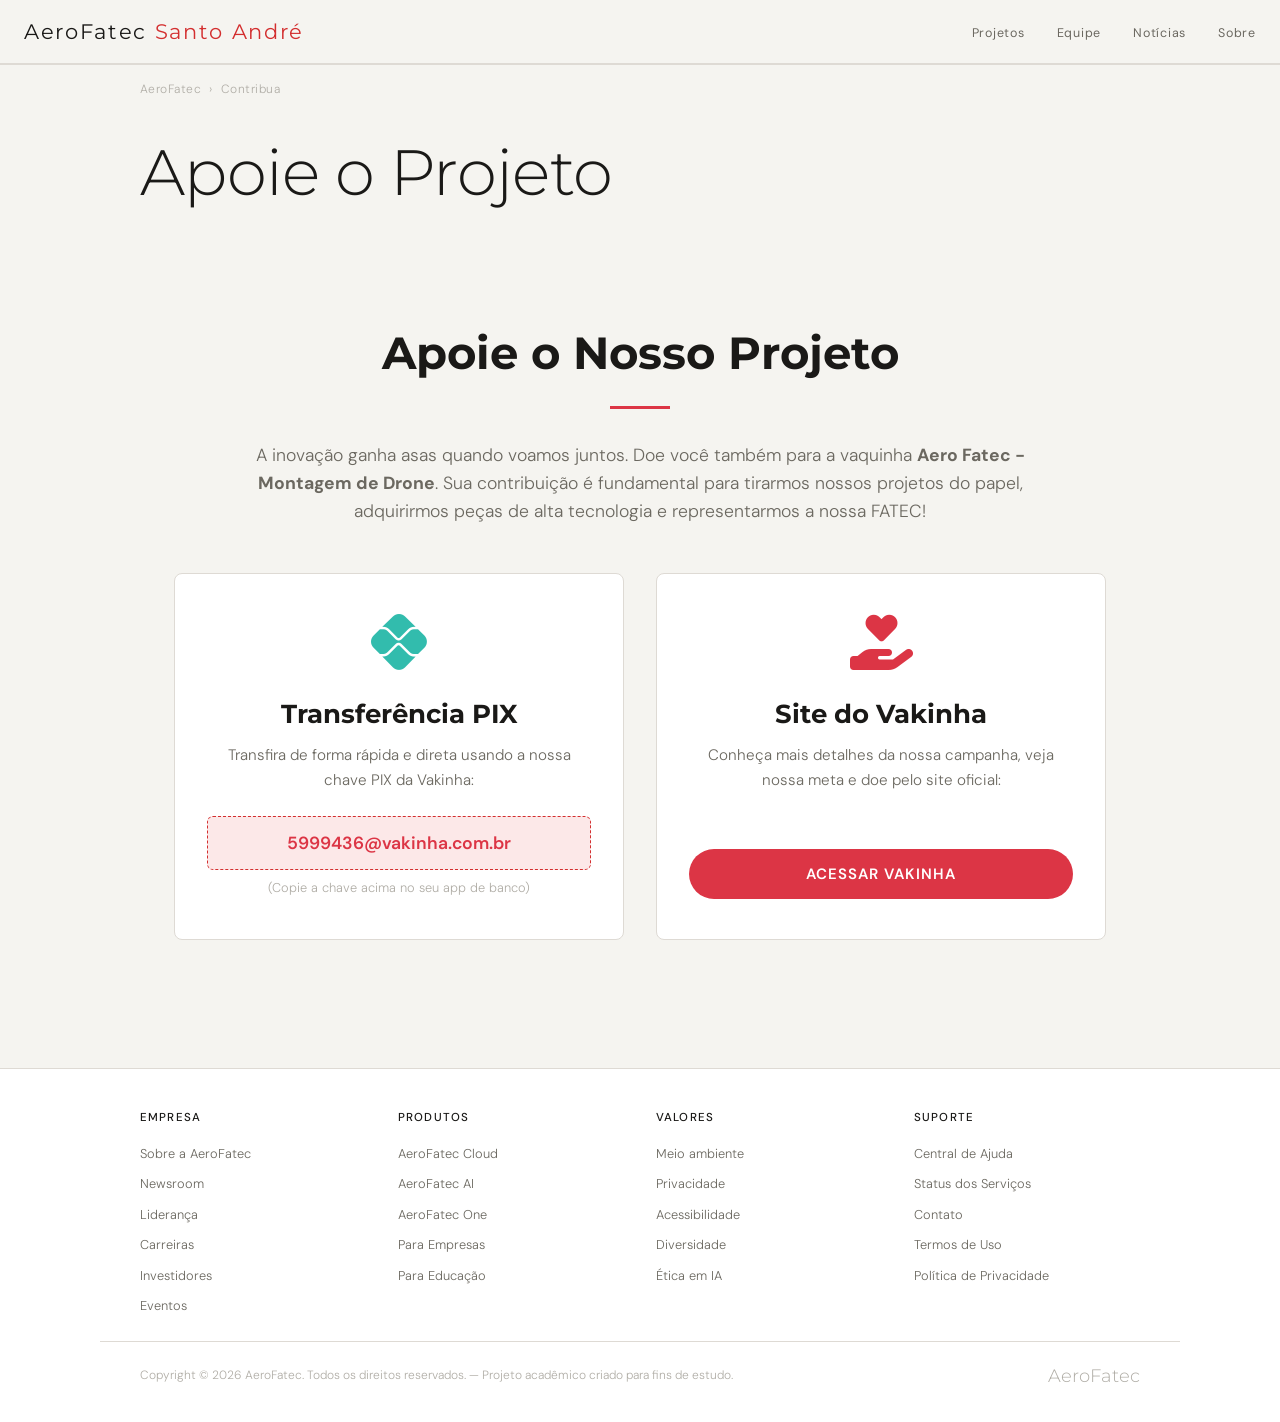
==== commit 8eedb727: "Finalizando estruras de apoio" ====
--- a/apoie.html
+++ b/apoie.html
@@ -3,12 +3,11 @@
 <head>
   <meta charset="UTF-8">
   <meta name="viewport" content="width=device-width, initial-scale=1.0">
-  
-  <title>Apoie | AeroFatec</title>
+  <title>AeroFatec — Apoie</title>
 
   <link rel="preconnect" href="https://fonts.googleapis.com">
   <link rel="preconnect" href="https://fonts.gstatic.com" crossorigin>
-  <link href="https://fonts.googleapis.com/css2?family=Cormorant+Garamond:ital,wght@0,300;0,400;0,600;1,300;1,400&family=DM+Sans:opsz,wght@9..40,300;9..40,400;9..40,500&display=swap" rel="stylesheet">
+  <link href="https://fonts.googleapis.com/css2?family=DM+Sans:opsz,wght@9..40,300;9..40,400;9..40,500&family=Montserrat:ital,wght@0,400;0,600;0,700;0,800;1,400&display=swap" rel="stylesheet">
   <link rel="stylesheet" href="https://cdnjs.cloudflare.com/ajax/libs/font-awesome/6.4.0/css/all.min.css">
   <link rel="stylesheet" href="css/style.css">
 </head>
@@ -25,23 +24,21 @@
     <li><a href="#">Projetos</a></li>
     <li><a href="equipe.html">Equipe</a></li>
     <li><a href="#">Notícias</a></li>
-    <li><a href="sobre.html">Sobre</a></li>
+    <li><a href="#">Sobre</a></li>
   </ul>
 </nav>
 
-  <div class="page-content">
+<div class="breadcrumb">
+  <a href="index.html">AeroFatec</a>
+  <span>›</span>
+  <span>Contribua</span>
+</div>
 
-  <div class="breadcrumb">
-    <a href="index.html">AeroFatec</a>
-    <span>›</span>
-    <span>Contribua</span>
-  </div>
+<div class="page-header">
+  <h1>Apoie o Projeto</h1>
+</div>
 
-  <div class="page-header">
-    <h1>Apoie o Projeto</h1>
-  </div>
-
-  <section id="contribua" class="contribua-section">
+<section id="contribua" class="contribua-section">
   <h2 class="contribua-title">Apoie o Nosso Projeto</h2>
   <div class="contribua-divider"></div>
 
--- a/css/style.css
+++ b/css/style.css
@@ -1049,5 +1049,4 @@
     .press-social a {
         font-size: 1.3rem;
     }
-}
-
+}
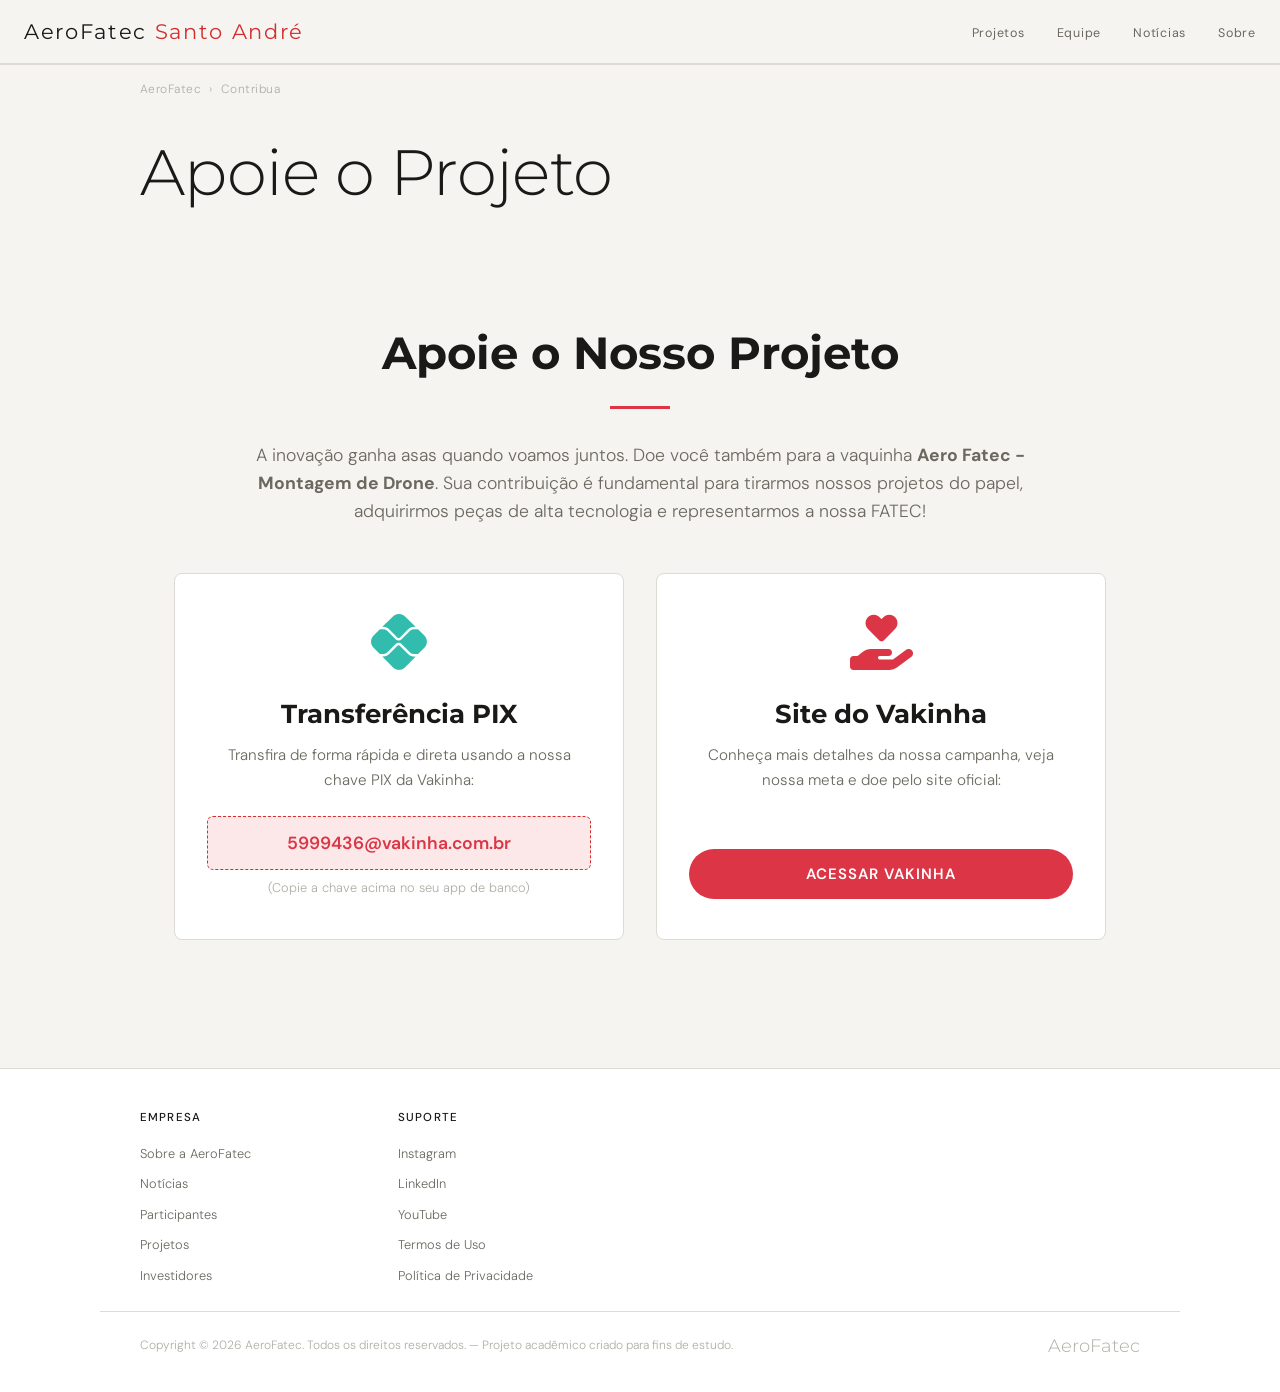
==== commit 6349a8f7: "Fix.apoie" ====
--- a/apoie.html
+++ b/apoie.html
@@ -69,54 +69,34 @@
 </section>
 
 <footer>
-  <div class="footer-top">
-    <div class="footer-col">
-      <h4>Empresa</h4>
-      <ul>
-        <li><a href="#">Sobre a AeroFatec</a></li>
-        <li><a href="#">Newsroom</a></li>
-        <li><a href="#">Liderança</a></li>
-        <li><a href="#">Carreiras</a></li>
-        <li><a href="#">Investidores</a></li>
-        <li><a href="#">Eventos</a></li>
-      </ul>
+    <div class="footer-top">
+      <div class="footer-col">
+        <h4>Empresa</h4>
+        <ul>
+          <li><a href="sobre.html">Sobre a AeroFatec</a></li>
+          <li><a href="noticias.html">Notícias</a></li>
+          <li><a href="equipe.html">Participantes</a></li>
+          <li><a href="projetos.html">Projetos</a></li>
+          <li><a href="index.html#sponsors">Investidores</a></li>
+        </ul>
+      </div>
+
+      <div class="footer-col">
+        <h4>Suporte</h4>
+        <ul>
+          <li><a href="https://instagram.com/aerofatec">Instagram</a></li>
+          <li><a href="https://linkedin.com/in/drones-fatec-6a03993b6">LinkedIn</a></li>
+          <li><a href="https://youtube.com/@aerofatec">YouTube</a></li>
+          <li><a href="#">Termos de Uso</a></li>
+          <li><a href="#">Política de Privacidade</a></li>
+        </ul>
+      </div>
     </div>
-    <div class="footer-col">
-      <h4>Produtos</h4>
-      <ul>
-        <li><a href="#">AeroFatec Cloud</a></li>
-        <li><a href="#">AeroFatec AI</a></li>
-        <li><a href="#">AeroFatec One</a></li>
-        <li><a href="#">Para Empresas</a></li>
-        <li><a href="#">Para Educação</a></li>
-      </ul>
+    <div class="footer-bottom">
+      <p>Copyright © 2026 AeroFatec. Todos os direitos reservados. — Projeto acadêmico criado para fins de estudo.</p>
+      <div class="footer-logo-small">AeroFatec</div>
     </div>
-    <div class="footer-col">
-      <h4>Valores</h4>
-      <ul>
-        <li><a href="#">Meio ambiente</a></li>
-        <li><a href="#">Privacidade</a></li>
-        <li><a href="#">Acessibilidade</a></li>
-        <li><a href="#">Diversidade</a></li>
-        <li><a href="#">Ética em IA</a></li>
-      </ul>
-    </div>
-    <div class="footer-col">
-      <h4>Suporte</h4>
-      <ul>
-        <li><a href="#">Central de Ajuda</a></li>
-        <li><a href="#">Status dos Serviços</a></li>
-        <li><a href="#">Contato</a></li>
-        <li><a href="#">Termos de Uso</a></li>
-        <li><a href="#">Política de Privacidade</a></li>
-      </ul>
-    </div>
-  </div>
-  <div class="footer-bottom">
-    <p>Copyright © 2026 AeroFatec. Todos os direitos reservados. — Projeto acadêmico criado para fins de estudo.</p>
-    <div class="footer-logo-small">AeroFatec</div>
-  </div>
-</footer>
+  </footer>
 
 <div class="modal-overlay" id="modal">
   <div class="modal">
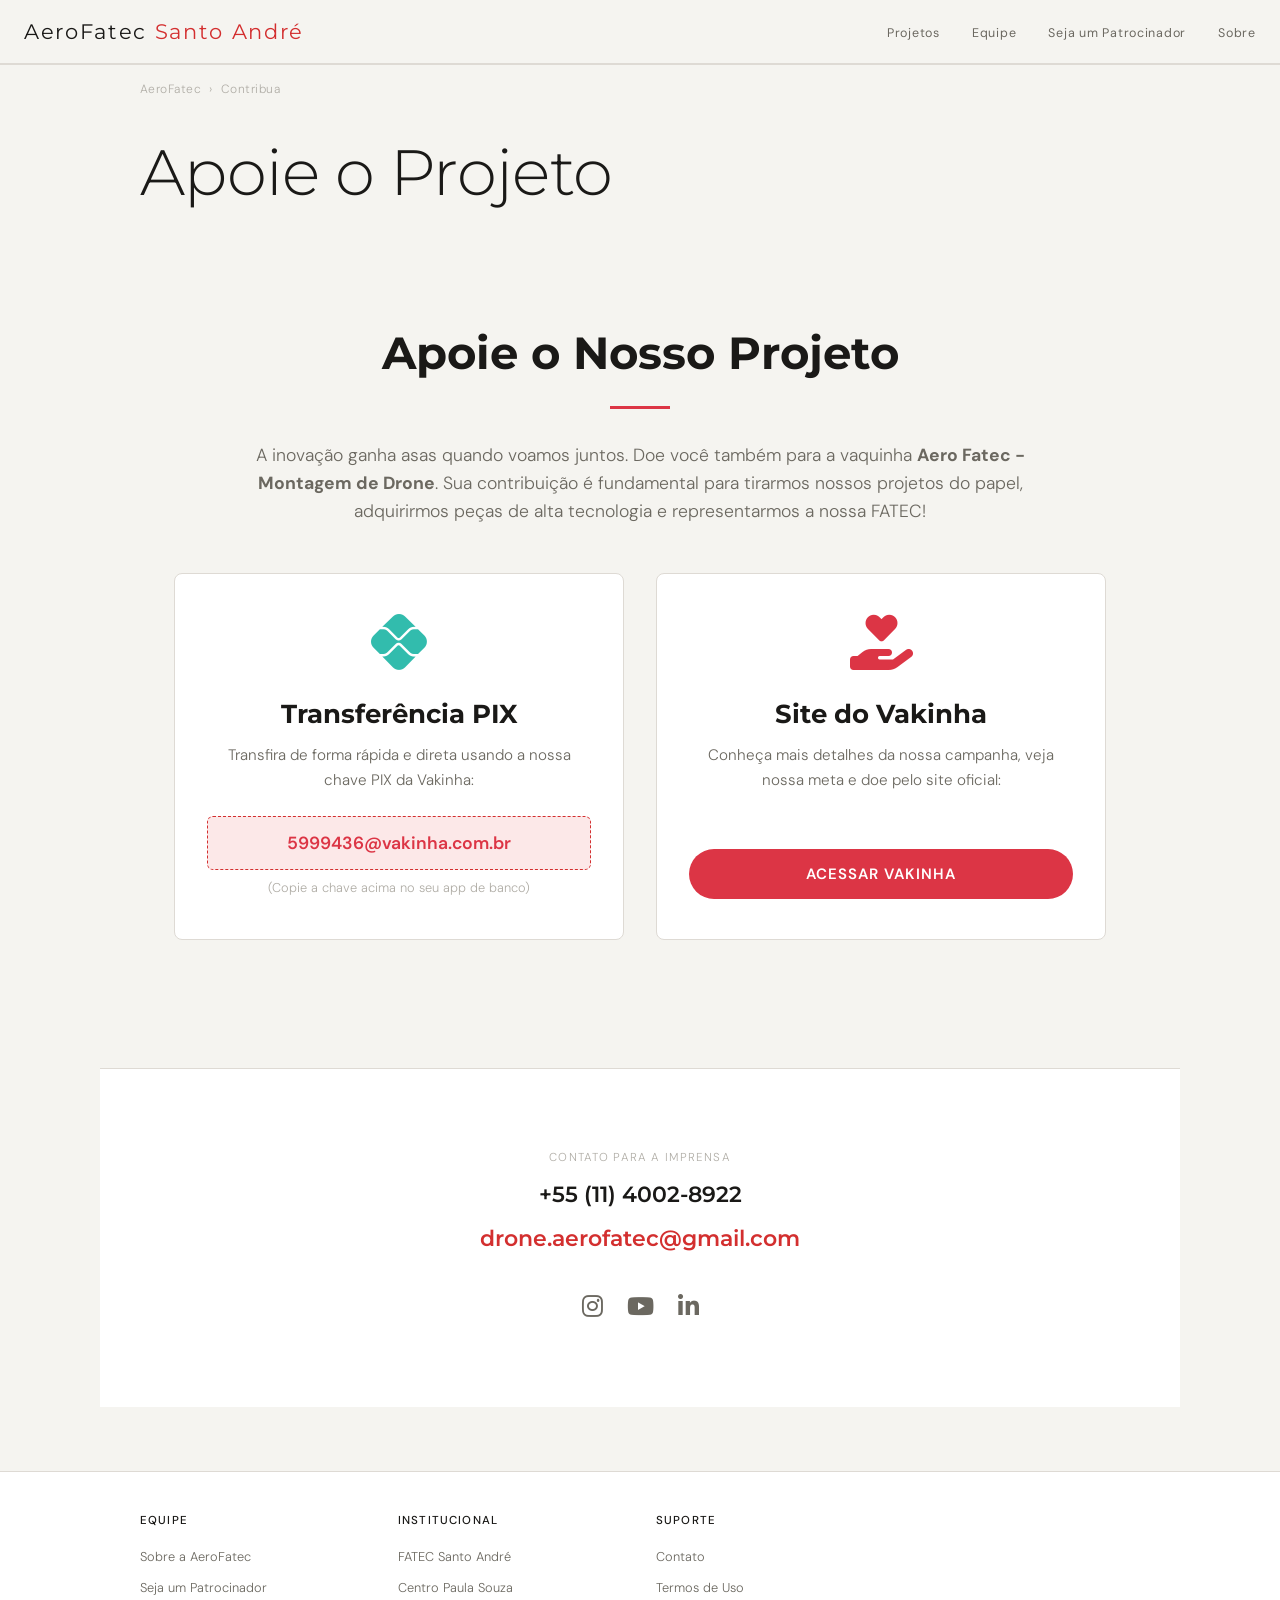
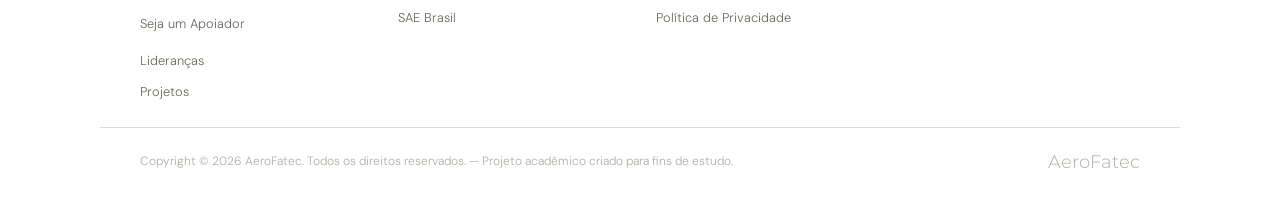
==== commit ac7fceb8: "Site finalizado por agora" ====
--- a/apoie.html
+++ b/apoie.html
@@ -21,10 +21,10 @@
   </button>
 
   <ul class="nav-links">
-    <li><a href="#">Projetos</a></li>
+    <li><a href="projetos.html">Projetos</a></li>
     <li><a href="equipe.html">Equipe</a></li>
-    <li><a href="#">Notícias</a></li>
-    <li><a href="#">Sobre</a></li>
+    <li><a href="patrocine.html">Seja um Patrocinador </a></li>
+    <li><a href="sobre.html">Sobre</a></li>
   </ul>
 </nav>
 
@@ -68,27 +68,45 @@
   </div>
 </section>
 
-<footer>
+<div id="contact" class="press-section">
+    <p class="press-label">Contato para a imprensa</p>
+    <div class="press-contact">
+      <span>+55 (11) 4002-8922</span>
+      <a href="mailto:drone.aerofatec@gmail.com">drone.aerofatec@gmail.com</a>
+    </div>
+    <div class="press-social">
+      <a href="https://www.instagram.com/AeroFatec" target="_blank" title="Instagram"><i class="fab fa-instagram"></i></a>
+      <a href="https://www.youtube.com/@AeroFatec" target="_blank" title="YouTube"><i class="fab fa-youtube"></i></a>
+      <a href="https://www.linkedin.com/in/drones-fatec-6a03993b6/" target="_blank" title="LinkedIn"><i class="fab fa-linkedin-in"></i></a>
+    </div>
+  </div>
+
+  <footer>
     <div class="footer-top">
       <div class="footer-col">
-        <h4>Empresa</h4>
+        <h4>Equipe</h4>
         <ul>
           <li><a href="sobre.html">Sobre a AeroFatec</a></li>
-          <li><a href="noticias.html">Notícias</a></li>
-          <li><a href="equipe.html">Participantes</a></li>
+          <li><a href="patrocinio.html">Seja um Patrocinador</li>
+          <li><a href="apoie.html">Seja um Apoiador</li>
+          <li><a href="equipe.html">Lideranças</a></li>
           <li><a href="projetos.html">Projetos</a></li>
-          <li><a href="index.html#sponsors">Investidores</a></li>
         </ul>
       </div>
-
+      <div class="footer-col">
+        <h4>Institucional</h4>
+        <ul>
+          <li><a href="https://fatecsantoandre.cps.sp.gov.br/">FATEC Santo André</a></li>
+          <li><a href="https://www.cps.sp.gov.br/">Centro Paula Souza</a></li>
+          <li><a href="https://saebrasil.org.br/programas-estudantis/eletroquad/">SAE Brasil</a></li>
+        </ul>
+      </div>
       <div class="footer-col">
         <h4>Suporte</h4>
         <ul>
-          <li><a href="https://instagram.com/aerofatec">Instagram</a></li>
-          <li><a href="https://linkedin.com/in/drones-fatec-6a03993b6">LinkedIn</a></li>
-          <li><a href="https://youtube.com/@aerofatec">YouTube</a></li>
-          <li><a href="#">Termos de Uso</a></li>
-          <li><a href="#">Política de Privacidade</a></li>
+          <li><a href="#contact">Contato</a></li>
+          <li><a href="tem que fazer">Termos de Uso</a></li>
+          <li><a href="tem que fazer">Política de Privacidade</a></li>
         </ul>
       </div>
     </div>
--- a/css/style.css
+++ b/css/style.css
@@ -1049,4 +1049,341 @@
     .press-social a {
         font-size: 1.3rem;
     }
+}
+
+/* ==========================================
+   PÁGINA DE PROJETOS (APPLE STYLE)
+========================================== */
+
+.projects-page {
+    background-color: #ffffff;
+    padding-top: var(--nav-h);
+}
+
+.projects-hero {
+    padding: 6rem 2rem;
+    text-align: center;
+}
+
+.hero-tag {
+    color: var(--accent);
+    font-weight: 600;
+    text-transform: uppercase;
+    letter-spacing: 0.1em;
+    font-size: 0.9rem;
+    margin-bottom: 1rem;
+}
+
+.projects-hero h1 {
+    font-family: var(--font-display);
+    font-size: clamp(2.5rem, 8vw, 4rem);
+    font-weight: 700;
+    letter-spacing: -0.03em;
+}
+
+/* Blocos de Iteração */
+.project-iteration {
+    display: flex;
+    align-items: center;
+    justify-content: space-between;
+    gap: 4rem;
+    padding: 6rem 10%;
+    min-height: 80vh;
+}
+
+.project-iteration.reverse {
+    flex-direction: row-reverse;
+}
+
+.iteration-content {
+    flex: 1;
+    max-width: 500px;
+}
+
+.version-tag {
+    color: var(--muted);
+    font-size: 0.9rem;
+    font-weight: 600;
+    display: block;
+    margin-bottom: 1rem;
+}
+
+.iteration-content h2 {
+    font-family: var(--font-display);
+    font-size: 2.2rem;
+    line-height: 1.2;
+    margin-bottom: 1.5rem;
+    color: var(--text);
+}
+
+.iteration-content p {
+    font-family: var(--font-body);
+    font-size: 1.15rem;
+    line-height: 1.6;
+    color: var(--muted);
+}
+
+.iteration-media {
+    flex: 1.2;
+    border-radius: 24px;
+    overflow: hidden;
+    background-color: #f5f5f7;
+    box-shadow: 0 20px 40px rgba(0,0,0,0.05);
+}
+
+.iteration-media img, 
+.iteration-media video {
+    width: 100%;
+    height: 100%;
+    object-fit: cover;
+    display: block;
+}
+
+/* Efeito de Surgimento (Fade In) */
+.reveal {
+    opacity: 0;
+    transform: translateY(30px);
+    transition: all 0.8s ease-out;
+}
+
+.reveal.active {
+    opacity: 1;
+    transform: translateY(0);
+}
+
+/* Responsividade */
+@media (max-width: 968px) {
+    .project-iteration, 
+    .project-iteration.reverse {
+        flex-direction: column;
+        padding: 4rem 2rem;
+        text-align: center;
+    }
+    
+    .iteration-content {
+        max-width: 100%;
+    }
+}
+/* ==========================================
+   PÁGINA PATROCÍNIO (ESTILO APPLE PREMIUM)
+========================================== */
+
+.sponsor-page {
+    background-color: var(--bg);
+    padding-top: var(--nav-h);
+}
+
+.container-small {
+    max-width: 800px;
+    margin: 0 auto;
+    padding: 0 2rem;
+}
+
+/* Hero Section */
+.sponsor-hero {
+    padding: 8rem 0 4rem;
+    text-align: center;
+    background-color: #ffffff;
+}
+
+.hero-tag {
+    color: var(--accent);
+    font-weight: 600;
+    text-transform: uppercase;
+    letter-spacing: 0.15em;
+    font-size: 0.85rem;
+    display: block;
+    margin-bottom: 1.5rem;
+}
+
+.sponsor-hero h1 {
+    font-family: var(--font-display);
+    font-size: clamp(2.2rem, 6vw, 3.8rem);
+    font-weight: 700;
+    letter-spacing: -0.03em;
+    line-height: 1.1;
+    margin-bottom: 2rem;
+}
+
+.sponsor-hero p {
+    font-family: var(--font-body);
+    font-size: 1.25rem;
+    color: var(--muted);
+    line-height: 1.6;
+}
+
+/* Blocos Comparativos (Patrocínio vs Apoio) */
+.colab-models {
+    padding: 6rem 2rem;
+}
+
+.model-flex {
+    display: flex;
+    gap: 2.5rem;
+    max-width: 1100px;
+    margin: 0 auto;
+}
+
+.model-box {
+    flex: 1;
+    background: #ffffff;
+    padding: 3.5rem;
+    border-radius: 32px;
+    border: 1px solid var(--border);
+    transition: transform 0.4s cubic-bezier(0.4, 0, 0.2, 1);
+    display: flex;
+    flex-direction: column;
+}
+
+.model-box.featured {
+    border: 2px solid var(--accent);
+    box-shadow: 0 20px 50px rgba(211, 47, 47, 0.08);
+}
+
+.model-header {
+    margin-bottom: 2rem;
+}
+
+.icon-circle {
+    width: 60px;
+    height: 60px;
+    background: var(--accent-light);
+    color: var(--accent);
+    border-radius: 50%;
+    display: flex;
+    align-items: center;
+    justify-content: center;
+    font-size: 1.5rem;
+    margin-bottom: 1.5rem;
+}
+
+.model-box h2 {
+    font-family: var(--font-display);
+    font-size: 2rem;
+    font-weight: 700;
+}
+
+.model-box p {
+    font-size: 1.05rem;
+    line-height: 1.6;
+    color: var(--muted);
+    margin-bottom: 2.5rem;
+}
+
+.model-list {
+    list-style: none;
+    margin-top: auto;
+}
+
+.model-list li {
+    display: flex;
+    align-items: center;
+    gap: 12px;
+    font-size: 0.95rem;
+    margin-bottom: 1rem;
+    color: var(--text);
+}
+
+.model-list li i {
+    color: #2e7d32;
+    font-size: 0.8rem;
+}
+
+/* Grid de Contatos */
+.contact-grid-section {
+    padding-bottom: 8rem;
+}
+
+.section-title {
+    text-align: center;
+    margin-bottom: 4rem;
+}
+
+.section-title h2 {
+    font-family: var(--font-display);
+    font-size: 2rem;
+    margin-bottom: 0.5rem;
+}
+
+.contact-cards {
+    display: grid;
+    grid-template-columns: repeat(auto-fit, minmax(260px, 1fr));
+    gap: 1.5rem;
+    max-width: 1200px;
+    margin: 0 auto;
+}
+
+.contact-card {
+    background: #ffffff;
+    padding: 2.5rem 2rem;
+    border-radius: 24px;
+    text-decoration: none;
+    color: var(--text);
+    border: 1px solid var(--border);
+    transition: all 0.3s ease;
+    display: flex;
+    flex-direction: column;
+    align-items: center;
+}
+
+.contact-card:hover {
+    transform: translateY(-8px);
+    border-color: var(--accent);
+    box-shadow: 0 15px 30px rgba(0,0,0,0.05);
+}
+
+.card-icon {
+    font-size: 2rem;
+    color: var(--accent);
+    margin-bottom: 1.5rem;
+}
+
+.contact-card h3 {
+    font-family: var(--font-display);
+    font-size: 1.2rem;
+    margin-bottom: 0.5rem;
+}
+
+.contact-card p {
+    font-size: 0.9rem;
+    color: var(--muted);
+    margin-bottom: 1.5rem;
+    text-align: center;
+}
+
+.card-action {
+    font-weight: 600;
+    font-size: 0.85rem;
+    color: var(--accent);
+    display: flex;
+    align-items: center;
+    gap: 8px;
+    margin-top: auto;
+}
+
+/* Card Mídia Kit */
+.highlight-card {
+    background-color: var(--text);
+    color: white;
+    border: none;
+}
+
+.highlight-card .card-icon, 
+.highlight-card .card-action {
+    color: white;
+}
+
+.highlight-card p {
+    color: var(--subtle);
+}
+
+/* Responsividade Mobile */
+@media (max-width: 968px) {
+    .model-flex {
+        flex-direction: column;
+    }
+    
+    .model-box {
+        padding: 2.5rem;
+    }
 }
